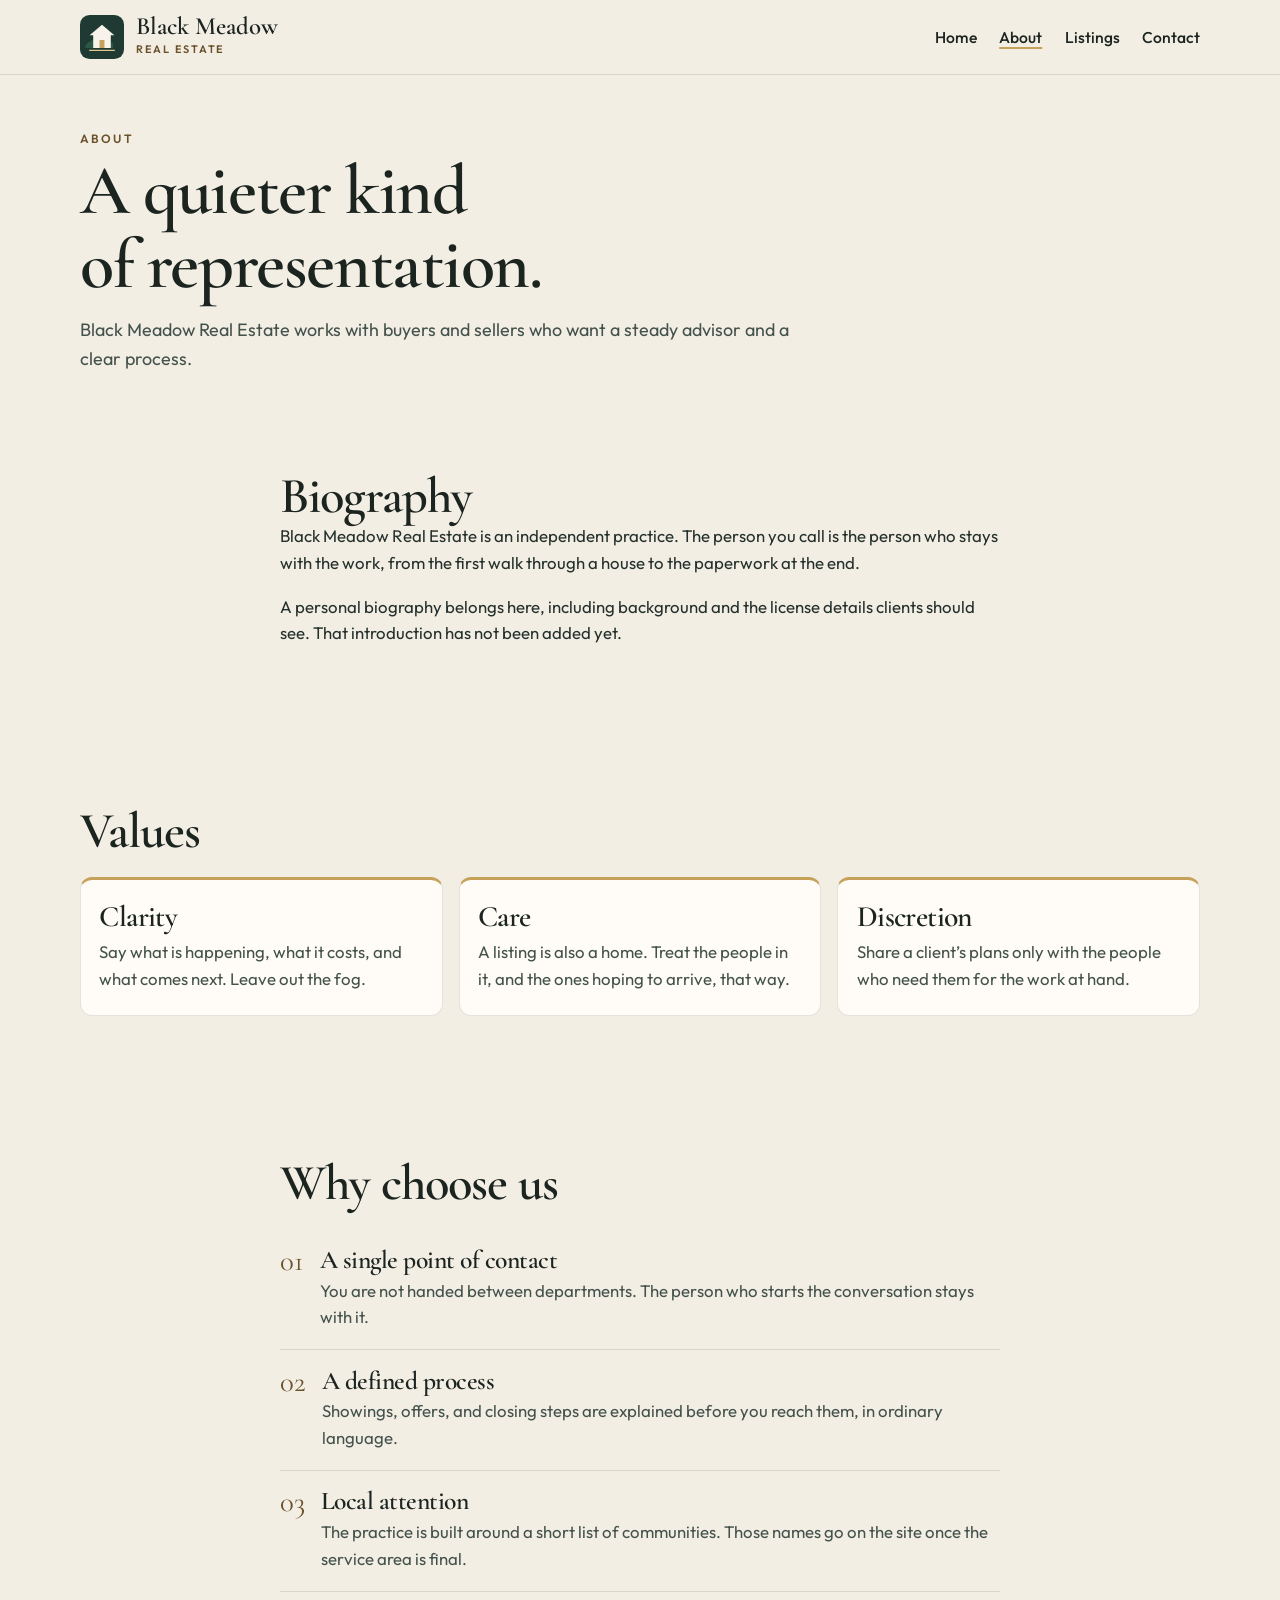
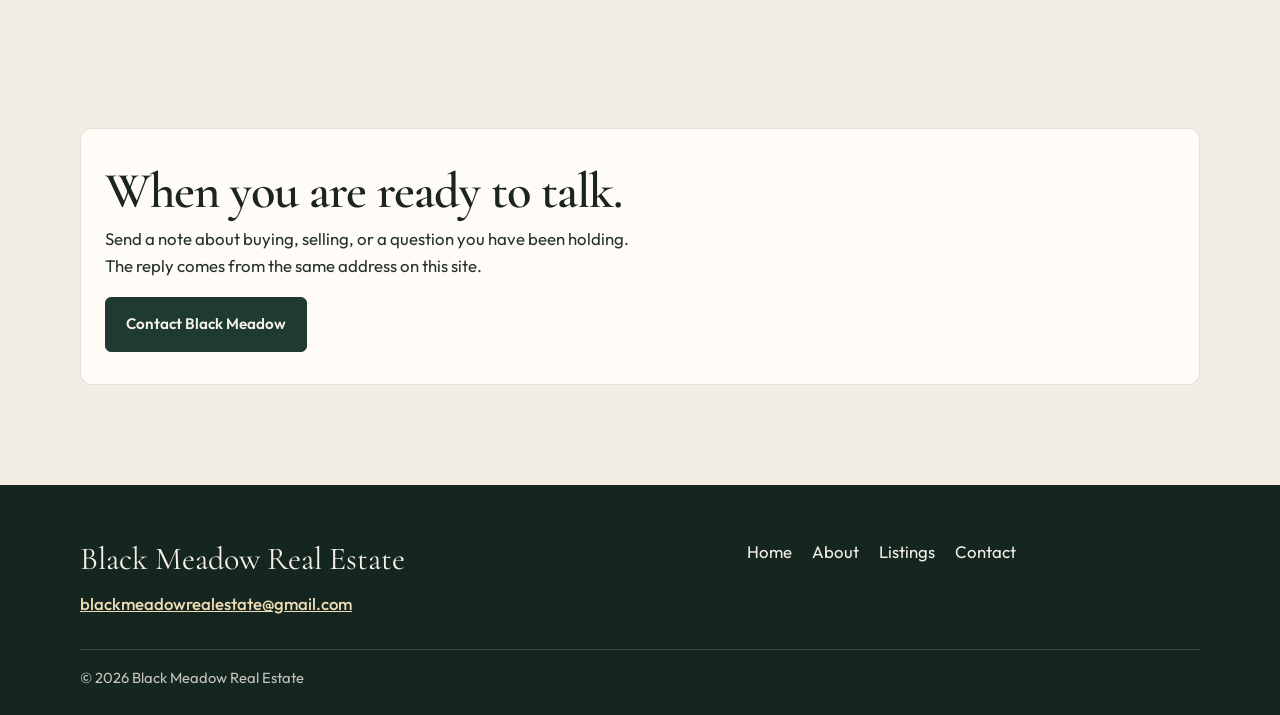
==== about.html @ 33183cae "Add the Black Meadow Real Estate static site Publish a plain HTML and CSS site for GitHub Pages, wit" ====
<!DOCTYPE html>
<html lang="en">
<head>
  <meta charset="utf-8">
  <meta name="viewport" content="width=device-width, initial-scale=1">
  <title>About · Black Meadow Real Estate</title>
  <meta name="description" content="About Black Meadow Real Estate: a placeholder biography, the values of the practice, and why clients choose a smaller brokerage.">
  <meta name="theme-color" content="#1e3a32">
  <link rel="icon" href="assets/favicon.svg" type="image/svg+xml">
  <link rel="preconnect" href="https://fonts.googleapis.com">
  <link rel="preconnect" href="https://fonts.gstatic.com" crossorigin>
  <link href="https://fonts.googleapis.com/css2?family=Cormorant+Garamond:ital,wght@0,500;0,600;0,700;1,500&family=Outfit:wght@400;500;600&display=swap" rel="stylesheet">
  <link rel="stylesheet" href="styles.css">
</head>
<body>
  <a class="skip-link" href="#main">Skip to content</a>
  <header class="site-header">
    <div class="header-inner wrap">
      <a class="brand" href="index.html">
        <img class="brand-mark" src="assets/logo-mark.svg" alt="" width="44" height="44">
        <span class="brand-text">
          <span class="brand-name">Black Meadow</span>
          <span class="brand-sub">Real Estate</span>
        </span>
      </a>
      <button class="nav-toggle" type="button" aria-expanded="false" aria-controls="site-nav">
        <span class="sr-only">Open menu</span>
        <span class="nav-toggle-bars" aria-hidden="true"></span>
      </button>
      <nav id="site-nav" class="site-nav" aria-label="Primary">
        <ul>
          <li><a href="index.html">Home</a></li>
          <li><a href="about.html" aria-current="page">About</a></li>
          <li><a href="listings.html">Listings</a></li>
          <li><a href="contact.html">Contact</a></li>
        </ul>
      </nav>
    </div>
  </header>

  <main id="main">
    <header class="page-hero">
      <div class="wrap">
        <p class="eyebrow">About</p>
        <h1>A quieter kind of representation.</h1>
        <p class="intro">Black Meadow Real Estate works with buyers and sellers who want a steady advisor and a clear process.</p>
      </div>
    </header>

    <section class="section" aria-labelledby="bio-heading">
      <div class="wrap narrow">
        <h2 id="bio-heading">Biography</h2>
        <!-- PLACEHOLDER -->
        <p>Black Meadow Real Estate is an independent practice. The person you call is the person who stays with the work, from the first walk through a house to the paperwork at the end.</p>
        <p>A personal biography belongs here, including background and the license details clients should see. That introduction has not been added yet.</p>
      </div>
    </section>

    <section class="section" aria-labelledby="values-heading">
      <div class="wrap">
        <h2 id="values-heading">Values</h2>
        <!-- PLACEHOLDER -->
        <ul class="value-grid">
          <li>
            <h3>Clarity</h3>
            <p>Say what is happening, what it costs, and what comes next. Leave out the fog.</p>
          </li>
          <li>
            <h3>Care</h3>
            <p>A listing is also a home. Treat the people in it, and the ones hoping to arrive, that way.</p>
          </li>
          <li>
            <h3>Discretion</h3>
            <p>Share a client’s plans only with the people who need them for the work at hand.</p>
          </li>
        </ul>
      </div>
    </section>

    <section class="section" aria-labelledby="why-heading">
      <div class="wrap narrow">
        <h2 id="why-heading">Why choose us</h2>
        <!-- PLACEHOLDER -->
        <ol class="reasons">
          <li>
            <span class="reason-num">01</span>
            <div>
              <h3>A single point of contact</h3>
              <p>You are not handed between departments. The person who starts the conversation stays with it.</p>
            </div>
          </li>
          <li>
            <span class="reason-num">02</span>
            <div>
              <h3>A defined process</h3>
              <p>Showings, offers, and closing steps are explained before you reach them, in ordinary language.</p>
            </div>
          </li>
          <li>
            <span class="reason-num">03</span>
            <div>
              <h3>Local attention</h3>
              <p>The practice is built around a short list of communities. Those names go on the site once the service area is final.</p>
            </div>
          </li>
        </ol>
      </div>
    </section>

    <section class="section" aria-labelledby="about-cta-heading">
      <div class="wrap">
        <div class="cta-band">
          <h2 id="about-cta-heading">When you are ready to talk.</h2>
          <p>Send a note about buying, selling, or a question you have been holding. The reply comes from the same address on this site.</p>
          <a class="button button-dark" href="contact.html">Contact Black Meadow</a>
        </div>
      </div>
    </section>
  </main>

  <footer class="site-footer">
    <div class="footer-inner wrap">
      <div>
        <p class="footer-name">Black Meadow Real Estate</p>
        <a class="footer-mail" href="mailto:blackmeadowrealestate@gmail.com">blackmeadowrealestate@gmail.com</a>
      </div>
      <nav class="footer-nav" aria-label="Footer">
        <ul>
          <li><a href="index.html">Home</a></li>
          <li><a href="about.html">About</a></li>
          <li><a href="listings.html">Listings</a></li>
          <li><a href="contact.html">Contact</a></li>
        </ul>
      </nav>
      <p class="copyright">© 2026 Black Meadow Real Estate</p>
    </div>
  </footer>
  <script src="nav.js"></script>
</body>
</html>
---- styles.css ----
/* Black Meadow Real Estate
   Shared styles. Edit colors and type on :root. */

:root {
  --forest: #1e3a32;
  --forest-deep: #14261f;
  --ink: #1c2420;
  --body: #24302b;
  --muted: #44524c;
  --cream: #f3eee4;
  --paper: #fffcf7;
  --gold: #c6a15a;
  --gold-deep: #6b522c;
  --gold-soft: #e7d3a4;
  --line: rgba(30, 42, 36, 0.12);
  --serif: "Cormorant Garamond", Georgia, "Times New Roman", serif;
  --sans: "Outfit", "Segoe UI", Helvetica, Arial, sans-serif;
  --shadow: 0 16px 40px rgba(20, 32, 27, 0.08);
  --radius: 12px;
  --wrap: 1120px;
}

*,
*::before,
*::after {
  box-sizing: border-box;
}

html {
  scroll-behavior: smooth;
}

body {
  margin: 0;
  font-family: var(--sans);
  font-size: 1.05rem;
  line-height: 1.6;
  color: var(--body);
  background:
    radial-gradient(900px 420px at 100% -10%, rgba(198, 161, 90, 0.14), transparent 50%),
    var(--cream);
}

img {
  max-width: 100%;
  height: auto;
  display: block;
}

h1,
h2,
h3,
p {
  margin-top: 0;
}

h1,
h2,
h3 {
  font-family: var(--serif);
  font-weight: 600;
  color: var(--ink);
  letter-spacing: -0.02em;
  line-height: 1.05;
  text-wrap: balance;
}

a {
  color: inherit;
}

button,
input,
textarea {
  font: inherit;
}

abbr {
  text-decoration: none;
}

address {
  font-style: normal;
}

.skip-link {
  position: absolute;
  left: 1rem;
  top: -3.5rem;
  z-index: 80;
  background: var(--gold);
  color: var(--ink);
  padding: 0.5rem 0.8rem;
  border-radius: 4px;
}

.skip-link:focus {
  top: 0.6rem;
}

.sr-only {
  position: absolute;
  width: 1px;
  height: 1px;
  padding: 0;
  margin: -1px;
  overflow: hidden;
  clip: rect(0, 0, 0, 0);
  white-space: nowrap;
  border: 0;
}

.wrap {
  width: min(var(--wrap), calc(100% - 2.5rem));
  margin-inline: auto;
}

.wrap.narrow {
  width: min(720px, calc(100% - 2.5rem));
}

:focus-visible {
  outline: 2px solid var(--gold-deep);
  outline-offset: 3px;
}

.site-header {
  position: sticky;
  top: 0;
  z-index: 40;
  background: var(--cream);
  border-bottom: 1px solid var(--line);
}

.header-inner {
  display: flex;
  align-items: center;
  justify-content: space-between;
  gap: 1rem;
  min-height: 4.6rem;
}

.brand {
  display: flex;
  align-items: center;
  gap: 0.75rem;
  text-decoration: none;
  color: var(--ink);
  min-width: 0;
}

.brand-mark {
  width: 44px;
  height: 44px;
  flex: none;
}

.brand-name {
  display: block;
  font-family: var(--serif);
  font-size: 1.55rem;
  line-height: 0.95;
  font-weight: 600;
}

.brand-sub {
  display: block;
  margin-top: 0.2rem;
  font-size: 0.68rem;
  font-weight: 600;
  letter-spacing: 0.16em;
  text-transform: uppercase;
  color: var(--gold-deep);
}

.site-nav ul {
  display: flex;
  align-items: center;
  gap: 1.4rem;
  list-style: none;
  margin: 0;
  padding: 0;
}

.site-nav a {
  text-decoration: none;
  color: var(--ink);
  font-weight: 500;
  font-size: 0.98rem;
  padding: 0.35rem 0;
}

.site-nav a:hover {
  color: var(--forest);
}

.site-nav a[aria-current="page"] {
  text-decoration: underline;
  text-decoration-color: var(--gold);
  text-decoration-thickness: 2px;
  text-underline-offset: 0.32em;
}

.nav-toggle {
  display: none;
  width: 44px;
  height: 44px;
  padding: 0;
  border: 1px solid rgba(30, 42, 36, 0.2);
  border-radius: 10px;
  background: transparent;
  align-items: center;
  justify-content: center;
  cursor: pointer;
}

.nav-toggle-bars,
.nav-toggle-bars::before,
.nav-toggle-bars::after {
  display: block;
  width: 18px;
  height: 2px;
  background: var(--forest);
  border-radius: 1px;
  position: relative;
}

.nav-toggle-bars::before,
.nav-toggle-bars::after {
  content: "";
  position: absolute;
  left: 0;
}

.nav-toggle-bars::before {
  top: -6px;
}

.nav-toggle-bars::after {
  top: 6px;
}

.nav-toggle[aria-expanded="true"] .nav-toggle-bars {
  background: transparent;
}

.nav-toggle[aria-expanded="true"] .nav-toggle-bars::before {
  top: 0;
  transform: rotate(45deg);
}

.nav-toggle[aria-expanded="true"] .nav-toggle-bars::after {
  top: 0;
  transform: rotate(-45deg);
}

.hero {
  color: #f6f1e7;
  background:
    radial-gradient(800px 420px at 85% 0%, rgba(198, 161, 90, 0.2), transparent 55%),
    linear-gradient(165deg, #245445 0%, #16342b 48%, #101c18 100%);
}

.hero-inner {
  display: grid;
  grid-template-columns: 1.05fr 0.95fr;
  gap: 3rem;
  align-items: center;
  padding: 4.5rem 0;
}

.hero h1,
.hero .eyebrow {
  color: #f6f1e7;
}

.hero h1 {
  font-size: clamp(2.7rem, 7vw, 5.2rem);
  margin: 0.35rem 0 1rem;
  max-width: 9.2em;
}

.eyebrow {
  margin: 0;
  font-size: 0.75rem;
  font-weight: 600;
  letter-spacing: 0.18em;
  text-transform: uppercase;
  color: var(--gold-deep);
}

.lede {
  margin: 0 0 1.6rem;
  max-width: 38ch;
  font-size: 1.15rem;
  color: rgba(246, 241, 231, 0.9);
}

.hero-art img {
  width: 100%;
  border-radius: var(--radius);
  box-shadow: 0 24px 60px rgba(0, 0, 0, 0.28);
  border: 1px solid rgba(224, 196, 138, 0.35);
  background: #d7e4db;
}

.button {
  display: inline-block;
  background: #d2b07a;
  color: #1c1915;
  text-decoration: none;
  padding: 0.9rem 1.25rem;
  font-size: 0.95rem;
  font-weight: 600;
  border-radius: 6px;
  border: 1px solid #b8924a;
  cursor: pointer;
}

.button:hover {
  background: #e0c48f;
}

.button:focus-visible {
  outline-color: #f6f1e7;
}

.button-dark {
  background: var(--forest);
  color: #f6f1e7;
  border-color: var(--forest);
}

.button-dark:hover {
  background: #2a5146;
}

.button-dark:focus-visible {
  outline-color: var(--gold-deep);
}

.text-link {
  color: var(--forest);
  font-weight: 600;
  text-underline-offset: 0.22em;
}

.section {
  padding: 4.25rem 0;
}

.section-head {
  display: flex;
  justify-content: space-between;
  align-items: flex-end;
  gap: 1rem;
  margin-bottom: 0.75rem;
}

.section h2,
.page-hero h1 {
  margin: 0.3rem 0 0;
}

.section h2 {
  font-size: clamp(2.1rem, 4vw, 3.15rem);
}

.section-note,
.intro {
  max-width: 62ch;
  color: var(--muted);
}

.section-note {
  margin: 0 0 1.5rem;
}

.listing-grid {
  display: grid;
  grid-template-columns: repeat(3, 1fr);
  gap: 1.4rem;
}

.listing-card {
  display: flex;
  flex-direction: column;
  background: var(--paper);
  border: 1px solid var(--line);
  border-radius: var(--radius);
  overflow: hidden;
  box-shadow: var(--shadow);
  transition: transform 0.2s ease, box-shadow 0.2s ease;
}

.listing-card:hover {
  transform: translateY(-4px);
  box-shadow: 0 22px 50px rgba(20, 32, 27, 0.12);
}

.listing-media {
  position: relative;
  background: #e4eee8;
}

.listing-media img {
  width: 100%;
  aspect-ratio: 4 / 3;
  object-fit: cover;
}

.sample-badge {
  position: absolute;
  top: 0.75rem;
  left: 0.75rem;
  margin: 0;
  background: var(--forest);
  color: #f6f1e7;
  font-size: 0.68rem;
  font-weight: 600;
  letter-spacing: 0.14em;
  text-transform: uppercase;
  padding: 0.35rem 0.55rem;
  border-radius: 999px;
}

.listing-body {
  padding: 1.1rem 1.15rem 1.25rem;
}

.price {
  margin: 0;
  font-family: var(--serif);
  font-size: 2rem;
  line-height: 1;
  color: var(--forest);
}

.listing-card h2,
.listing-card h3 {
  font-size: 1.7rem;
  margin: 0.35rem 0 0.45rem;
  line-height: 1.15;
}

.specs {
  margin: 0;
  color: var(--muted);
  font-size: 0.95rem;
}

.town {
  margin: 0.85rem 0 0;
  padding-top: 0.7rem;
  border-top: 1px solid var(--line);
  font-size: 0.78rem;
  font-weight: 600;
  letter-spacing: 0.14em;
  text-transform: uppercase;
  color: var(--gold-deep);
}

.town-grid {
  display: grid;
  grid-template-columns: repeat(3, 1fr);
  gap: 0.75rem;
  list-style: none;
  margin: 1.25rem 0 0;
  padding: 0;
}

.town-grid li {
  background: var(--paper);
  border: 1px solid var(--line);
  border-radius: var(--radius);
  padding: 1.15rem 1rem;
  font-family: var(--serif);
  font-size: 1.7rem;
  color: var(--forest);
}

.town-grid li::before {
  content: "";
  display: inline-block;
  width: 0.45rem;
  height: 0.45rem;
  margin-right: 0.65rem;
  background: var(--gold);
  transform: translateY(-0.12rem);
}

.about-teaser {
  display: grid;
  grid-template-columns: 0.9fr 1.1fr;
  gap: 2rem;
  align-items: end;
  padding-top: 0.5rem;
  border-top: 1px solid var(--line);
}

.about-teaser h2 {
  margin-bottom: 0;
}

.about-teaser p {
  margin-top: 0;
  max-width: 52ch;
}

.page-hero {
  padding: 3.4rem 0 0.4rem;
}

.page-hero h1 {
  font-size: clamp(2.7rem, 5.5vw, 4.5rem);
  max-width: 16ch;
  margin: 0.35rem 0 0.9rem;
}

.intro {
  font-size: 1.12rem;
  margin-bottom: 1.1rem;
}

.notice {
  background: var(--gold-soft);
  color: var(--ink);
  padding: 0.9rem 1rem;
  border-radius: 8px;
  margin: 0 0 0.5rem;
  max-width: 68ch;
}

.listing-section {
  padding-top: 1.5rem;
}

.end-note {
  padding-bottom: 1rem;
}

.end-note p {
  margin-bottom: 0.8rem;
  font-family: var(--serif);
  font-size: 1.8rem;
  color: var(--ink);
}

.value-grid,
.reasons {
  list-style: none;
  margin: 1.2rem 0 0;
  padding: 0;
}

.value-grid {
  display: grid;
  grid-template-columns: repeat(3, 1fr);
  gap: 1rem;
}

.value-grid li {
  background: var(--paper);
  border: 1px solid var(--line);
  border-top: 3px solid var(--gold);
  border-radius: var(--radius);
  padding: 1.3rem 1.15rem 1.4rem;
}

.value-grid h3 {
  margin: 0 0 0.45rem;
  font-size: 1.85rem;
}

.value-grid p,
.reasons p {
  margin: 0.25rem 0 0;
  color: var(--muted);
}

.reasons {
  display: grid;
  gap: 0;
}

.reasons li {
  display: grid;
  grid-template-columns: auto 1fr;
  gap: 1rem;
  align-items: start;
  padding: 1.1rem 0;
  border-bottom: 1px solid var(--line);
}

.reason-num {
  font-family: var(--serif);
  font-size: 1.8rem;
  color: var(--gold-deep);
  line-height: 1;
}

.reasons h3 {
  margin: 0;
  font-size: 1.6rem;
}

.cta-band {
  background: var(--paper);
  border: 1px solid var(--line);
  border-radius: var(--radius);
  padding: 2rem 1.5rem;
}

.cta-band h2 {
  margin-bottom: 0.5rem;
}

.cta-band p {
  max-width: 48ch;
}

.contact-layout {
  display: grid;
  grid-template-columns: 0.85fr 1.15fr;
  gap: 1.4rem;
  align-items: start;
  padding-top: 1.5rem;
}

.panel {
  background: var(--paper);
  border: 1px solid var(--line);
  border-radius: var(--radius);
  padding: 1.4rem 1.3rem 1.5rem;
  box-shadow: var(--shadow);
}

.panel h2 {
  font-size: 2rem;
  margin-bottom: 0.9rem;
}

.contact-list {
  list-style: none;
  margin: 0;
  padding: 0;
  display: grid;
  gap: 1rem;
}

.contact-list span {
  display: block;
  font-size: 0.75rem;
  font-weight: 600;
  letter-spacing: 0.14em;
  text-transform: uppercase;
  color: var(--gold-deep);
}

.contact-list a {
  color: var(--forest);
  font-weight: 600;
}

.form-help {
  margin: 0 0 1rem;
  color: var(--muted);
  font-size: 0.95rem;
}

.field {
  display: grid;
  gap: 0.35rem;
  margin-bottom: 0.9rem;
}

.field label {
  font-weight: 600;
  font-size: 0.95rem;
}

input,
textarea {
  width: 100%;
  padding: 0.8rem 0.85rem;
  border: 1px solid #d5cfc3;
  border-radius: 8px;
  background: #fff;
  color: var(--ink);
}

textarea {
  min-height: 9rem;
  resize: vertical;
}

.site-footer {
  margin-top: 2rem;
  background: var(--forest-deep);
  color: #f6f1e7;
  padding: 3rem 0 1.6rem;
}

.footer-inner {
  display: grid;
  grid-template-columns: 1.4fr 1fr;
  gap: 1.5rem 2rem;
  align-items: start;
}

.footer-name {
  margin: 0 0 0.45rem;
  font-family: var(--serif);
  font-size: 2rem;
  color: #f6f1e7;
}

.footer-mail {
  color: #f0ddb5;
  font-weight: 500;
}

.footer-nav ul {
  display: flex;
  flex-wrap: wrap;
  gap: 0.7rem 1.25rem;
  list-style: none;
  margin: 0;
  padding: 0.4rem 0 0;
}

.footer-nav a {
  text-decoration: none;
}

.footer-nav a:hover {
  color: #f0ddb5;
}

.copyright {
  grid-column: 1 / -1;
  margin: 0.4rem 0 0;
  padding-top: 1rem;
  border-top: 1px solid rgba(246, 241, 231, 0.16);
  color: rgba(246, 241, 231, 0.78);
  font-size: 0.92rem;
}

@media (max-width: 900px) {
  .listing-grid,
  .value-grid,
  .town-grid {
    grid-template-columns: repeat(2, 1fr);
  }

  .contact-layout,
  .about-teaser,
  .hero-inner {
    grid-template-columns: 1fr;
  }

  .hero-inner {
    gap: 1.75rem;
    padding: 2.6rem 0 3rem;
  }
}

@media (max-width: 760px) {
  .nav-toggle {
    display: inline-flex;
  }

  .site-nav {
    display: none;
    position: absolute;
    top: 100%;
    left: 0;
    right: 0;
    background: var(--cream);
    border-bottom: 1px solid var(--line);
    padding: 0.25rem max(1.25rem, calc((100% - var(--wrap)) / 2)) 1rem;
    box-shadow: 0 16px 30px rgba(20, 32, 27, 0.08);
  }

  .site-nav.is-open {
    display: block;
  }

  .site-nav ul {
    flex-direction: column;
    align-items: stretch;
    gap: 0;
  }

  .site-nav a {
    display: block;
    padding: 0.9rem 0;
    border-top: 1px solid var(--line);
  }

  .footer-inner {
    grid-template-columns: 1fr;
  }
}

@media (max-width: 560px) {
  .listing-grid,
  .value-grid,
  .town-grid {
    grid-template-columns: 1fr;
  }

  .contact-form .button {
    width: 100%;
    text-align: center;
  }
}

@media (prefers-reduced-motion: reduce) {
  html {
    scroll-behavior: auto;
  }

  .listing-card {
    transition: none;
  }

  .listing-card:hover {
    transform: none;
  }

  .nav-toggle-bars::before,
  .nav-toggle-bars::after {
    transition: none;
  }
}
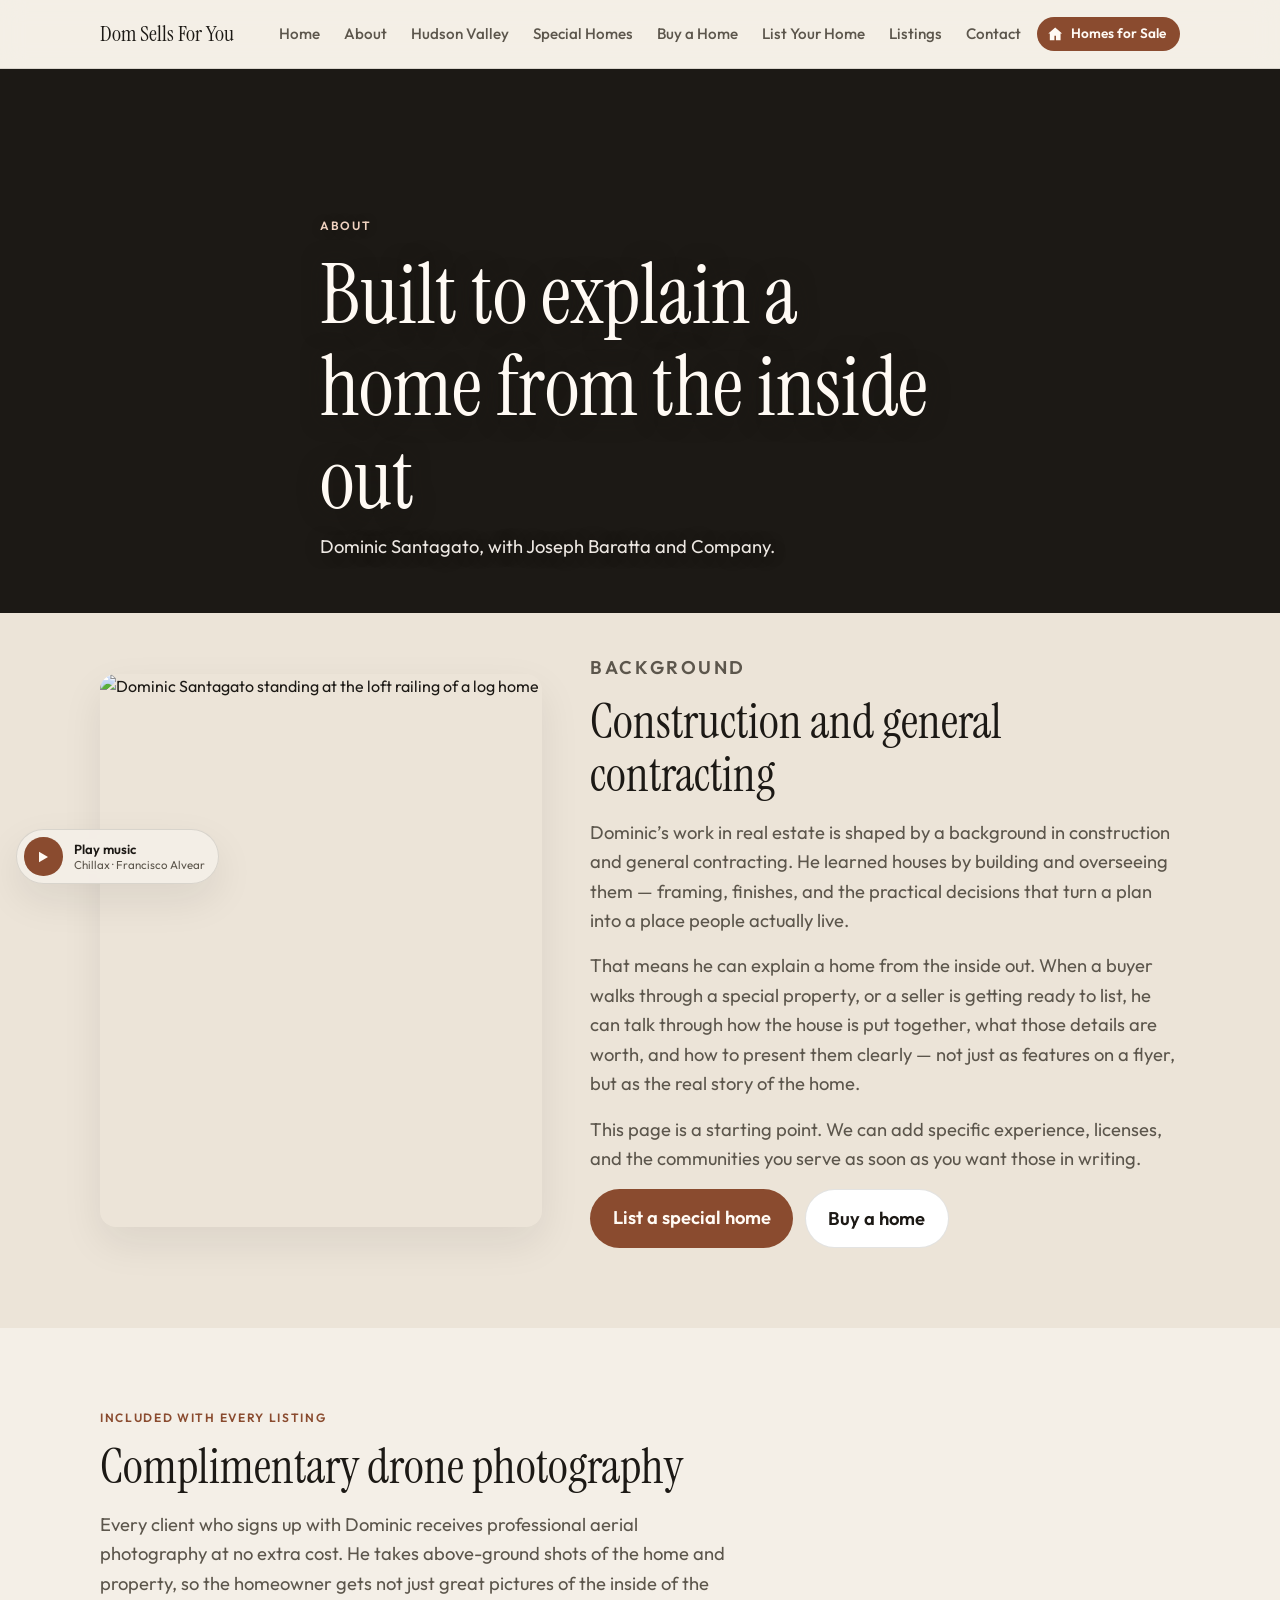
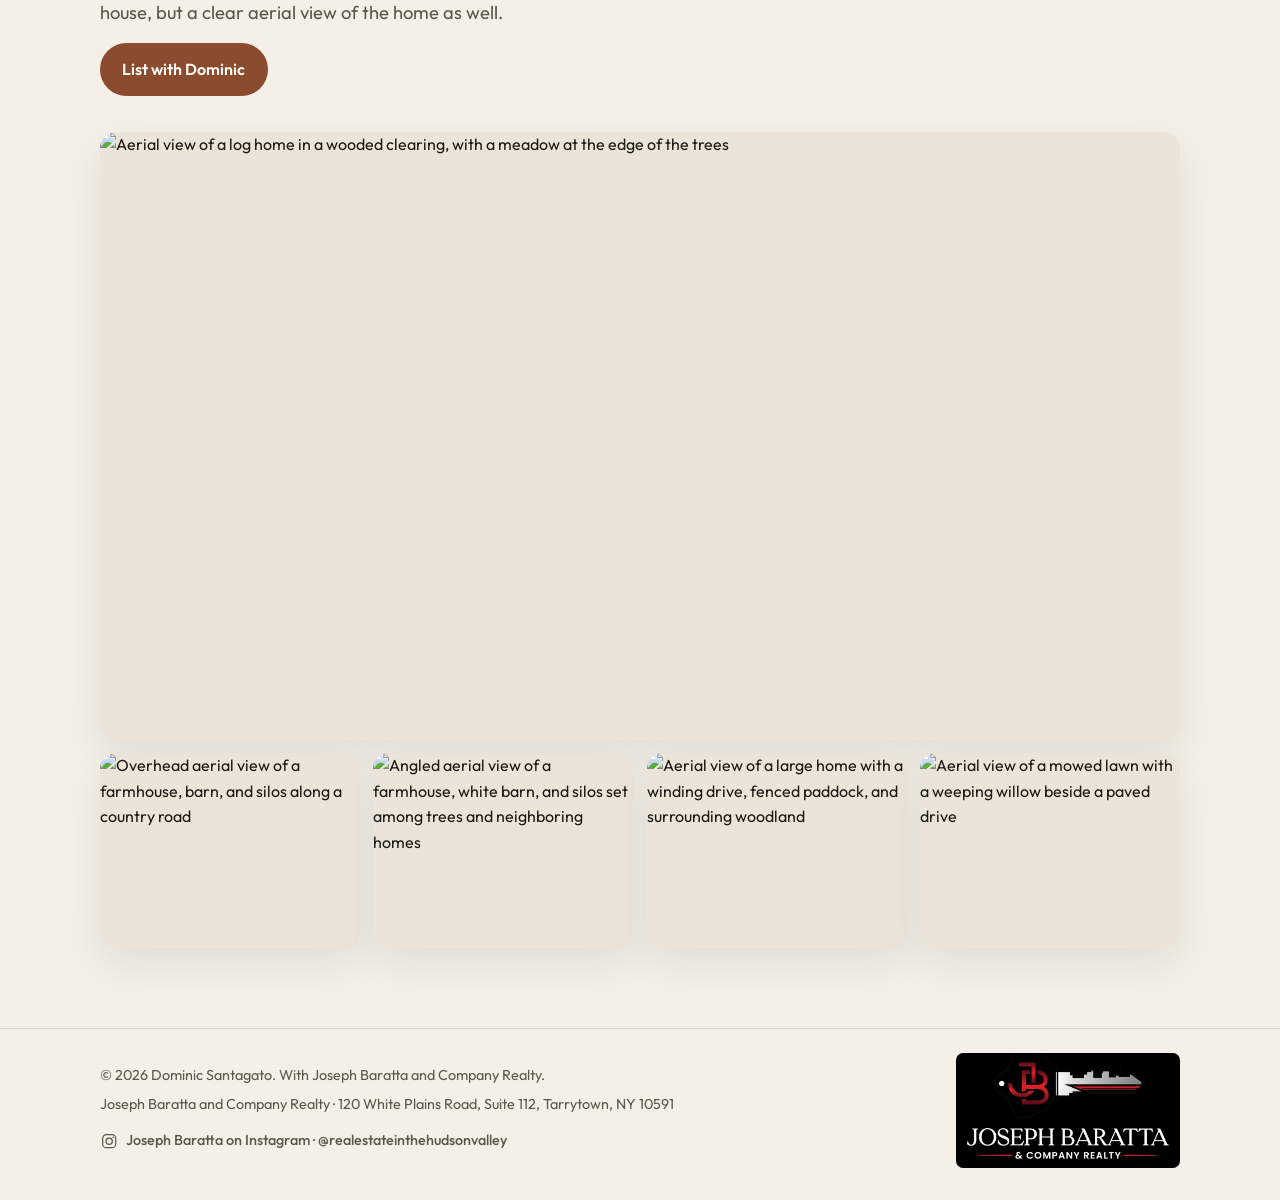
==== commit 16e932d7: "Replace placeholder with Dom Sells For You site" ====
--- a/about.html
+++ b/about.html
@@ -1,140 +1,114 @@
 <!DOCTYPE html>
 <html lang="en">
 <head>
-  <meta charset="utf-8">
+  <meta charset="UTF-8">
   <meta name="viewport" content="width=device-width, initial-scale=1">
-  <title>About · Black Meadow Real Estate</title>
-  <meta name="description" content="About Black Meadow Real Estate: a placeholder biography, the values of the practice, and why clients choose a smaller brokerage.">
-  <meta name="theme-color" content="#1e3a32">
-  <link rel="icon" href="assets/favicon.svg" type="image/svg+xml">
+  <title>About | Dom Sells For You</title>
+  <meta name="description" content="Dominic Santagato’s background in construction and general contracting, and how he helps clients understand a home from the inside out.">
   <link rel="preconnect" href="https://fonts.googleapis.com">
   <link rel="preconnect" href="https://fonts.gstatic.com" crossorigin>
-  <link href="https://fonts.googleapis.com/css2?family=Cormorant+Garamond:ital,wght@0,500;0,600;0,700;1,500&family=Outfit:wght@400;500;600&display=swap" rel="stylesheet">
+  <link href="https://fonts.googleapis.com/css2?family=Instrument+Serif:ital@0;1&family=Outfit:wght@400;500;600&display=swap" rel="stylesheet">
   <link rel="stylesheet" href="styles.css">
 </head>
 <body>
-  <a class="skip-link" href="#main">Skip to content</a>
+  <a class="skip" href="#main">Skip to content</a>
+
   <header class="site-header">
-    <div class="header-inner wrap">
-      <a class="brand" href="index.html">
-        <img class="brand-mark" src="assets/logo-mark.svg" alt="" width="44" height="44">
-        <span class="brand-text">
-          <span class="brand-name">Black Meadow</span>
-          <span class="brand-sub">Real Estate</span>
-        </span>
+    <div class="wrap header-inner">
+      <a class="logo" href="index.html">Dom Sells For You</a>
+      <div class="header-right">
+      <nav aria-label="Primary">
+        <a href="index.html">Home</a>
+        <a href="about.html" aria-current="page">About</a>
+        <a href="hudson-valley.html">Hudson Valley</a>
+        <a href="special-homes.html">Special Homes</a>
+        <a href="buy-a-home.html">Buy a Home</a>
+        <a href="list-your-home.html">List Your Home</a>
+        <a href="listings.html">Listings</a>
+        <a href="contact.html">Contact</a>
+      </nav>
+      <a class="homes-icon" href="listings.html" aria-label="Homes for sale">
+        <svg viewBox="0 0 24 24" aria-hidden="true"><path d="M12 3.2 3 11h2v9h6v-6h2v6h6v-9h2L12 3.2z"/></svg>
+        <span>Homes for Sale</span>
       </a>
-      <button class="nav-toggle" type="button" aria-expanded="false" aria-controls="site-nav">
-        <span class="sr-only">Open menu</span>
-        <span class="nav-toggle-bars" aria-hidden="true"></span>
-      </button>
-      <nav id="site-nav" class="site-nav" aria-label="Primary">
-        <ul>
-          <li><a href="index.html">Home</a></li>
-          <li><a href="about.html" aria-current="page">About</a></li>
-          <li><a href="listings.html">Listings</a></li>
-          <li><a href="contact.html">Contact</a></li>
-        </ul>
-      </nav>
+      </div>
     </div>
   </header>
 
   <main id="main">
-    <header class="page-hero">
-      <div class="wrap">
+    <section class="page-hero page-hero-photo page-hero-photo-light hero-deck-summer">
+      <div class="page-hero-media" role="img" aria-label="A covered log-home deck in summer, with wood rails and a forest view"></div>
+      <div class="page-hero-shade"></div>
+      <div class="wrap page-hero-inner">
         <p class="eyebrow">About</p>
-        <h1>A quieter kind of representation.</h1>
-        <p class="intro">Black Meadow Real Estate works with buyers and sellers who want a steady advisor and a clear process.</p>
-      </div>
-    </header>
-
-    <section class="section" aria-labelledby="bio-heading">
-      <div class="wrap narrow">
-        <h2 id="bio-heading">Biography</h2>
-        <!-- PLACEHOLDER -->
-        <p>Black Meadow Real Estate is an independent practice. The person you call is the person who stays with the work, from the first walk through a house to the paperwork at the end.</p>
-        <p>A personal biography belongs here, including background and the license details clients should see. That introduction has not been added yet.</p>
+        <h1>Built to explain a home from the inside out</h1>
+        <p class="lede">Dominic Santagato, with Joseph Baratta and Company.</p>
       </div>
     </section>
 
-    <section class="section" aria-labelledby="values-heading">
-      <div class="wrap">
-        <h2 id="values-heading">Values</h2>
-        <!-- PLACEHOLDER -->
-        <ul class="value-grid">
-          <li>
-            <h3>Clarity</h3>
-            <p>Say what is happening, what it costs, and what comes next. Leave out the fog.</p>
-          </li>
-          <li>
-            <h3>Care</h3>
-            <p>A listing is also a home. Treat the people in it, and the ones hoping to arrive, that way.</p>
-          </li>
-          <li>
-            <h3>Discretion</h3>
-            <p>Share a client’s plans only with the people who need them for the work at hand.</p>
-          </li>
-        </ul>
+    <section class="about page-section">
+      <div class="wrap about-split">
+        <figure class="about-photo">
+          <img src="photos/dominic.jpg" width="864" height="1080" alt="Dominic Santagato standing at the loft railing of a log home">
+        </figure>
+        <div class="about-copy">
+        <p class="eyebrow">Background</p>
+        <h2>Construction and general contracting</h2>
+        <p>Dominic’s work in real estate is shaped by a background in construction and general contracting. He learned houses by building and overseeing them — framing, finishes, and the practical decisions that turn a plan into a place people actually live.</p>
+        <p>That means he can explain a home from the inside out. When a buyer walks through a special property, or a seller is getting ready to list, he can talk through how the house is put together, what those details are worth, and how to present them clearly — not just as features on a flyer, but as the real story of the home.</p>
+        <p>This page is a starting point. We can add specific experience, licenses, and the communities you serve as soon as you want those in writing.</p>
+        <p class="page-actions">
+          <a class="btn" href="list-your-home.html">List a special home</a>
+          <a class="btn btn-light" href="buy-a-home.html">Buy a home</a>
+        </p>
+        </div>
       </div>
     </section>
 
-    <section class="section" aria-labelledby="why-heading">
-      <div class="wrap narrow">
-        <h2 id="why-heading">Why choose us</h2>
-        <!-- PLACEHOLDER -->
-        <ol class="reasons">
-          <li>
-            <span class="reason-num">01</span>
-            <div>
-              <h3>A single point of contact</h3>
-              <p>You are not handed between departments. The person who starts the conversation stays with it.</p>
-            </div>
-          </li>
-          <li>
-            <span class="reason-num">02</span>
-            <div>
-              <h3>A defined process</h3>
-              <p>Showings, offers, and closing steps are explained before you reach them, in ordinary language.</p>
-            </div>
-          </li>
-          <li>
-            <span class="reason-num">03</span>
-            <div>
-              <h3>Local attention</h3>
-              <p>The practice is built around a short list of communities. Those names go on the site once the service area is final.</p>
-            </div>
-          </li>
-        </ol>
-      </div>
-    </section>
-
-    <section class="section" aria-labelledby="about-cta-heading">
+    <section class="drone-photos page-section" aria-labelledby="drone-heading">
       <div class="wrap">
-        <div class="cta-band">
-          <h2 id="about-cta-heading">When you are ready to talk.</h2>
-          <p>Send a note about buying, selling, or a question you have been holding. The reply comes from the same address on this site.</p>
-          <a class="button button-dark" href="contact.html">Contact Black Meadow</a>
+        <div class="drone-intro">
+          <p class="eyebrow">Included with every listing</p>
+          <h2 id="drone-heading">Complimentary drone photography</h2>
+          <p>Every client who signs up with Dominic receives professional aerial photography at no extra cost. He takes above-ground shots of the home and property, so the homeowner gets not just great pictures of the inside of the house, but a clear aerial view of the home as well.</p>
+          <p class="page-actions">
+            <a class="btn" href="list-your-home.html">List with Dominic</a>
+          </p>
+        </div>
+        <div class="drone-gallery">
+          <figure class="drone-gallery-hero">
+            <img src="photos/drone/drone-log-home-woods-clean.jpg" width="1920" height="1080" alt="Aerial view of a log home in a wooded clearing, with a meadow at the edge of the trees">
+          </figure>
+          <div class="drone-gallery-grid">
+            <figure>
+              <img src="photos/drone/drone-overhead-farm-clean.jpg" width="1920" height="1080" alt="Overhead aerial view of a farmhouse, barn, and silos along a country road">
+            </figure>
+            <figure>
+              <img src="photos/drone/drone-farm-angle-clean.jpg" width="1920" height="1080" alt="Angled aerial view of a farmhouse, white barn, and silos set among trees and neighboring homes">
+            </figure>
+            <figure>
+              <img src="photos/drone/drone-estate-paddock-screenshot-clean.jpg" width="1920" height="733" alt="Aerial view of a large home with a winding drive, fenced paddock, and surrounding woodland">
+            </figure>
+            <figure>
+              <img src="photos/drone/drone-willow-lawn-screenshot-clean.jpg" width="1920" height="813" alt="Aerial view of a mowed lawn with a weeping willow beside a paved drive">
+            </figure>
+          </div>
         </div>
       </div>
     </section>
   </main>
 
   <footer class="site-footer">
-    <div class="footer-inner wrap">
-      <div>
-        <p class="footer-name">Black Meadow Real Estate</p>
-        <a class="footer-mail" href="mailto:blackmeadowrealestate@gmail.com">blackmeadowrealestate@gmail.com</a>
+    <div class="wrap footer-inner">
+      <div class="footer-copy">
+        <p>© 2026 Dominic Santagato. With Joseph Baratta and Company Realty.</p>
+        <p class="office-line">Joseph Baratta and Company Realty · 120 White Plains Road, Suite 112, Tarrytown, NY 10591</p>
+        <p class="footer-social"><a href="https://www.instagram.com/realestateinthehudsonvalley/" target="_blank" rel="noopener noreferrer"><svg class="ig-icon" viewBox="0 0 24 24" aria-hidden="true"><rect x="3.5" y="3.5" width="17" height="17" rx="5" fill="none" stroke="currentColor" stroke-width="1.6"/><circle cx="12" cy="12" r="4.1" fill="none" stroke="currentColor" stroke-width="1.6"/><circle cx="17.2" cy="6.8" r="1.05" fill="currentColor"/></svg>Joseph Baratta on Instagram · @realestateinthehudsonvalley</a></p>
       </div>
-      <nav class="footer-nav" aria-label="Footer">
-        <ul>
-          <li><a href="index.html">Home</a></li>
-          <li><a href="about.html">About</a></li>
-          <li><a href="listings.html">Listings</a></li>
-          <li><a href="contact.html">Contact</a></li>
-        </ul>
-      </nav>
-      <p class="copyright">© 2026 Black Meadow Real Estate</p>
+      <img class="footer-lockup" src="brand/baratta-lockup.png" width="800" height="410" alt="Joseph Baratta and Company Realty">
     </div>
   </footer>
-  <script src="nav.js"></script>
+  <script src="listings-data.js"></script>
+  <script src="site.js"></script>
 </body>
 </html>
--- a/styles.css
+++ b/styles.css
@@ -1,836 +1,956 @@
-/* Black Meadow Real Estate
-   Shared styles. Edit colors and type on :root. */
-
 :root {
-  --forest: #1e3a32;
-  --forest-deep: #14261f;
-  --ink: #1c2420;
-  --body: #24302b;
-  --muted: #44524c;
-  --cream: #f3eee4;
-  --paper: #fffcf7;
-  --gold: #c6a15a;
-  --gold-deep: #6b522c;
-  --gold-soft: #e7d3a4;
-  --line: rgba(30, 42, 36, 0.12);
-  --serif: "Cormorant Garamond", Georgia, "Times New Roman", serif;
-  --sans: "Outfit", "Segoe UI", Helvetica, Arial, sans-serif;
-  --shadow: 0 16px 40px rgba(20, 32, 27, 0.08);
-  --radius: 12px;
-  --wrap: 1120px;
-}
-
-*,
-*::before,
-*::after {
-  box-sizing: border-box;
-}
-
-html {
-  scroll-behavior: smooth;
-}
+  --bg: #f4efe7;
+  --bg-deep: #ece4d8;
+  --ink: #1c1915;
+  --muted: #5c564c;
+  --accent: #8a4b2f;
+  --accent-hover: #6f3c25;
+  --card: #fffaf4;
+  --line: rgba(28, 25, 21, 0.12);
+  --shadow: 0 16px 40px rgba(28, 25, 21, 0.08);
+  --hero-text: #fffaf4;
+}
+
+* { box-sizing: border-box; margin: 0; padding: 0; }
+
+html { scroll-behavior: smooth; }
 
 body {
-  margin: 0;
-  font-family: var(--sans);
-  font-size: 1.05rem;
+  font-family: Outfit, system-ui, sans-serif;
+  color: var(--ink);
+  background: var(--bg);
   line-height: 1.6;
-  color: var(--body);
-  background:
-    radial-gradient(900px 420px at 100% -10%, rgba(198, 161, 90, 0.14), transparent 50%),
-    var(--cream);
-}
-
-img {
-  max-width: 100%;
-  height: auto;
-  display: block;
-}
-
-h1,
-h2,
-h3,
-p {
-  margin-top: 0;
-}
-
-h1,
-h2,
-h3 {
-  font-family: var(--serif);
-  font-weight: 600;
-  color: var(--ink);
-  letter-spacing: -0.02em;
-  line-height: 1.05;
-  text-wrap: balance;
-}
-
-a {
-  color: inherit;
-}
-
-button,
-input,
-textarea {
-  font: inherit;
-}
-
-abbr {
-  text-decoration: none;
-}
-
-address {
-  font-style: normal;
-}
-
-.skip-link {
+}
+
+.skip {
   position: absolute;
   left: 1rem;
-  top: -3.5rem;
-  z-index: 80;
-  background: var(--gold);
-  color: var(--ink);
-  padding: 0.5rem 0.8rem;
-  border-radius: 4px;
-}
-
-.skip-link:focus {
-  top: 0.6rem;
-}
-
-.sr-only {
-  position: absolute;
-  width: 1px;
-  height: 1px;
-  padding: 0;
-  margin: -1px;
-  overflow: hidden;
-  clip: rect(0, 0, 0, 0);
-  white-space: nowrap;
-  border: 0;
-}
+  top: -3rem;
+  background: var(--ink);
+  color: var(--bg);
+  padding: 0.5rem 0.75rem;
+  z-index: 20;
+}
+
+.skip:focus { top: 1rem; }
 
 .wrap {
-  width: min(var(--wrap), calc(100% - 2.5rem));
+  width: min(1080px, calc(100% - 2.5rem));
   margin-inline: auto;
-}
-
-.wrap.narrow {
-  width: min(720px, calc(100% - 2.5rem));
-}
-
-:focus-visible {
-  outline: 2px solid var(--gold-deep);
-  outline-offset: 3px;
 }
 
 .site-header {
   position: sticky;
   top: 0;
-  z-index: 40;
-  background: var(--cream);
+  z-index: 10;
+  background: rgba(244, 239, 231, 0.92);
+  backdrop-filter: blur(12px);
   border-bottom: 1px solid var(--line);
 }
 
 .header-inner {
+  display: flex;
+  align-items: center;
+  justify-content: space-between;
+  min-height: 4.25rem;
+  gap: 1rem;
+}
+
+.logo {
+  font-family: "Instrument Serif", Georgia, serif;
+  font-size: 1.35rem;
+  color: var(--ink);
+  text-decoration: none;
+}
+
+nav { display: flex; gap: 1.5rem; }
+
+nav a {
+  color: var(--muted);
+  text-decoration: none;
+  font-weight: 500;
+  font-size: 0.95rem;
+}
+
+nav a:hover { color: var(--ink); }
+
+.hero {
+  position: relative;
+  min-height: min(36rem, 88vh);
+  display: flex;
+  align-items: flex-start;
+  overflow: hidden;
+  color: var(--hero-text);
+}
+
+.hero-media {
+  position: absolute;
+  inset: 0;
+  background: #1c1915 url("hero.jpg") center 48% / cover no-repeat;
+}
+
+.hero-shade {
+  position: absolute;
+  inset: 0;
+  background: linear-gradient(
+    180deg,
+    rgba(28, 25, 21, 0.22) 0%,
+    rgba(28, 25, 21, 0.08) 28%,
+    rgba(28, 25, 21, 0) 48%
+  );
+  pointer-events: none;
+}
+
+.hero-inner {
+  position: relative;
+  z-index: 1;
+  max-width: 40rem;
+  padding: 2.25rem 0 2rem;
+}
+
+.hero .eyebrow {
+  color: #f0d2c0;
+  text-shadow: 0 1px 10px rgba(28, 25, 21, 0.45);
+}
+
+.hero .broker-heading,
+.hero .lede {
+  text-shadow: 0 1px 12px rgba(28, 25, 21, 0.4);
+}
+
+.hero .lede {
+  color: rgba(255, 250, 244, 0.95);
+  margin-bottom: 0;
+}
+
+.hero-lower-actions {
+  background: var(--bg);
+  border-bottom: 1px solid var(--line);
+  padding: 1.25rem 0;
+}
+
+.hero-lower-actions .wrap {
+  display: flex;
+  flex-wrap: wrap;
+  gap: 0.75rem;
+  align-items: center;
+}
+
+.eyebrow {
+  text-transform: uppercase;
+  letter-spacing: 0.14em;
+  font-size: 0.75rem;
+  font-weight: 600;
+  color: var(--accent);
+  margin-bottom: 0.85rem;
+}
+
+h1, h2 {
+  font-family: "Instrument Serif", Georgia, serif;
+  font-weight: 400;
+  line-height: 1.1;
+}
+
+h1 { font-size: clamp(3rem, 8vw, 5.25rem); margin-bottom: 0.35rem; }
+h2 { font-size: clamp(2rem, 5vw, 3rem); margin-bottom: 1rem; }
+
+.lede, .about p, .contact-note {
+  color: var(--muted);
+  font-size: 1.15rem;
+}
+
+.lede { margin-bottom: 2rem; }
+
+.btn {
+  display: inline-block;
+  background: var(--accent);
+  color: #fffaf4;
+  text-decoration: none;
+  border: 0;
+  border-radius: 999px;
+  padding: 0.85rem 1.4rem;
+  font: inherit;
+  font-weight: 600;
+  cursor: pointer;
+}
+
+.btn:hover { background: var(--accent-hover); }
+
+.about { padding: 5rem 0; background: var(--bg-deep); }
+.about-inner { max-width: 40rem; }
+.about p + p { margin-top: 1rem; }
+
+.contact { padding: 5rem 0 6rem; }
+
+.contact-inner, form { max-width: 36rem; }
+
+.contact-note { margin-bottom: 2rem; }
+
+label {
+  display: block;
+  font-weight: 500;
+  margin-bottom: 1.1rem;
+}
+
+input, textarea {
+  display: block;
+  width: 100%;
+  margin-top: 0.4rem;
+  padding: 0.8rem 0.9rem;
+  border: 1px solid var(--line);
+  border-radius: 0.7rem;
+  background: var(--card);
+  font: inherit;
+  color: var(--ink);
+  box-shadow: var(--shadow);
+}
+
+input:focus, textarea:focus {
+  outline: 2px solid var(--accent);
+  outline-offset: 2px;
+}
+
+.site-footer {
+  border-top: 1px solid var(--line);
+  padding: 1.5rem 0 2rem;
+  color: var(--muted);
+  font-size: 0.9rem;
+}
+
+@media (max-width: 600px) {
+  .hero { min-height: 28rem; }
+  .hero-inner { padding: 1.5rem 0 1.5rem; }
+  .about, .contact { padding: 3.5rem 0; }
+}
+
+
+.broker-heading {
+  font-family: Outfit, system-ui, sans-serif;
+  font-size: clamp(1.05rem, 2.2vw, 1.35rem);
+  font-weight: 500;
+  letter-spacing: 0.04em;
+  color: rgba(255, 250, 244, 0.92);
+  margin: 0 0 1.15rem;
+}
+
+.broker-key {
+  position: absolute;
+  right: max(1.25rem, calc((100% - 1080px) / 2));
+  bottom: 1.5rem;
+  z-index: 2;
+  width: min(10.5rem, 36vw);
+  height: auto;
+  background: #fff;
+  border-radius: 0.55rem;
+  padding: 0;
+  box-shadow: 0 10px 28px rgba(28, 25, 21, 0.28);
+}
+
+.contact-email {
+  font-size: 1.15rem;
+  margin-bottom: 0.75rem;
+}
+
+.contact-email a {
+  color: var(--accent);
+  font-weight: 600;
+  text-decoration: none;
+}
+
+.contact-email a:hover { text-decoration: underline; }
+
+@media (max-width: 600px) {
+  .broker-key {
+    right: 1rem;
+    bottom: 1rem;
+    width: 7.5rem;
+  }
+}
+
+
+.text-link {
+  color: var(--accent);
+  font-weight: 600;
+  text-decoration: none;
+}
+.text-link:hover { text-decoration: underline; }
+
+.feature-links { padding: 4.5rem 0; background: var(--bg); }
+.feature-grid {
+  display: grid;
+  grid-template-columns: repeat(2, minmax(0, 1fr));
+  gap: 1.25rem;
+}
+.feature-card {
+  display: block;
+  background: var(--card);
+  border: 1px solid var(--line);
+  border-radius: 1rem;
+  padding: 1.75rem 1.6rem;
+  text-decoration: none;
+  color: inherit;
+  box-shadow: var(--shadow);
+}
+.feature-card h2 {
+  font-size: 2rem;
+  margin-bottom: 0.6rem;
+}
+.feature-card p:not(.eyebrow) { color: var(--muted); }
+.feature-card:hover { border-color: rgba(138, 75, 47, 0.35); }
+
+.page-hero {
+  padding: 4.5rem 0 2.5rem;
+  background:
+    radial-gradient(circle at 85% 10%, rgba(138, 75, 47, 0.12), transparent 40%),
+    var(--bg);
+}
+.page-hero-inner { max-width: 40rem; }
+.page-hero .lede { margin-bottom: 0; }
+.page-section { padding: 2.5rem 0 5rem; }
+.page-section .btn { margin-top: 0.5rem; }
+
+.footer-inner {
   display: flex;
   align-items: center;
   justify-content: space-between;
   gap: 1rem;
-  min-height: 4.6rem;
-}
-
-.brand {
+}
+.footer-key {
+  width: 4.25rem;
+  height: auto;
+  background: #fff;
+  border-radius: 0.4rem;
+}
+
+@media (max-width: 700px) {
+  .feature-grid { grid-template-columns: 1fr; }
+  nav { gap: 0.85rem; flex-wrap: wrap; justify-content: flex-end; }
+  .footer-inner { align-items: flex-start; flex-direction: column; }
+}
+
+
+.hero-actions {
+  display: flex;
+  flex-wrap: wrap;
+  gap: 0.75rem;
+  margin-bottom: 1.6rem;
+}
+
+.btn-light {
+  background: #fffaf4;
+  color: var(--ink);
+}
+
+.btn-light:hover { background: #ece4d8; }
+
+.listing-search {
+  position: relative;
+  z-index: 2;
+  max-width: 46rem;
+  margin-top: 0.25rem;
+  background: rgba(255, 250, 244, 0.96);
+  color: var(--ink);
+  border-radius: 1rem;
+  padding: 1rem 1rem 1.05rem;
+  box-shadow: var(--shadow);
+}
+
+.search-label {
+  font-weight: 600;
+  font-size: 0.85rem;
+  letter-spacing: 0.06em;
+  text-transform: uppercase;
+  color: var(--accent);
+  margin-bottom: 0.65rem;
+}
+
+.search-row {
+  display: grid;
+  grid-template-columns: 1.4fr 1fr 0.7fr auto;
+  gap: 0.7rem;
+  align-items: end;
+}
+
+.search-field span {
+  display: block;
+  font-size: 0.8rem;
+  font-weight: 600;
+  margin-bottom: 0.3rem;
+  color: var(--muted);
+}
+
+.search-field input,
+.search-field select {
+  width: 100%;
+  margin-top: 0;
+  box-shadow: none;
+}
+
+.listing-search .btn { margin: 0; }
+
+.listing-search-page {
+  max-width: none;
+  margin: 0 0 1.5rem;
+  background: var(--card);
+}
+
+.listing-results {
+  display: grid;
+  grid-template-columns: repeat(auto-fit, minmax(16rem, 1fr));
+  gap: 1.25rem;
+}
+
+.listing-card h2 { font-size: 1.55rem; }
+
+.book {
+  padding: 5rem 0 4rem;
+  background: var(--bg-deep);
+}
+
+.form-status {
+  margin-top: 0.9rem;
+  color: var(--accent);
+  font-weight: 500;
+}
+
+.hero-inner { max-width: 46rem; }
+
+@media (max-width: 800px) {
+  .search-row { grid-template-columns: 1fr 1fr; }
+  .listing-search .btn { grid-column: 1 / -1; }
+}
+
+@media (max-width: 600px) {
+  .search-row { grid-template-columns: 1fr; }
+}
+
+
+/* Background music control — off until the visitor presses play */
+.music-player {
+  position: fixed;
+  left: 1rem;
+  bottom: 1rem;
+  z-index: 30;
   display: flex;
   align-items: center;
+  gap: 0.7rem;
+  background: rgba(244, 239, 231, 0.94);
+  border: 1px solid var(--line);
+  box-shadow: var(--shadow);
+  border-radius: 999px;
+  padding: 0.45rem 0.85rem 0.45rem 0.45rem;
+  max-width: calc(100% - 2rem);
+  backdrop-filter: blur(12px);
+  color: var(--ink);
+}
+
+.music-player button {
+  appearance: none;
+  border: 0;
+  background: var(--accent);
+  color: var(--hero-text);
+  width: 2.4rem;
+  height: 2.4rem;
+  border-radius: 50%;
+  cursor: pointer;
+  font: inherit;
+  display: grid;
+  place-items: center;
+  flex-shrink: 0;
+}
+
+.music-player button:hover { background: var(--accent-hover); }
+
+.music-player button:focus-visible {
+  outline: 2px solid var(--accent);
+  outline-offset: 2px;
+}
+
+.music-copy {
+  display: flex;
+  flex-direction: column;
+  line-height: 1.25;
+  min-width: 0;
+}
+
+.music-copy strong {
+  font-size: 0.82rem;
+  font-weight: 600;
+}
+
+.music-copy span {
+  font-size: 0.72rem;
+  color: var(--muted);
+}
+
+.music-player[data-playing="true"] .music-play-icon { display: none; }
+.music-player[data-playing="false"] .music-pause-icon { display: none; }
+
+@media (max-width: 600px) {
+  .music-player {
+    left: 0.75rem;
+    bottom: 0.75rem;
+    padding-right: 0.7rem;
+  }
+}
+
+
+.feature-grid-3 {
+  grid-template-columns: repeat(3, minmax(0, 1fr));
+}
+
+.process-list {
+  display: grid;
+  gap: 1.1rem;
+  margin: 1.75rem 0 2rem;
+}
+
+.process-item {
+  background: var(--card);
+  border: 1px solid var(--line);
+  border-radius: 1rem;
+  padding: 1.4rem 1.5rem;
+  box-shadow: var(--shadow);
+}
+
+.process-item h3 {
+  font-family: "Instrument Serif", Georgia, serif;
+  font-size: 1.55rem;
+  font-weight: 400;
+  line-height: 1.2;
+  margin-bottom: 0.4rem;
+}
+
+.process-item p:not(.eyebrow) {
+  color: var(--muted);
+}
+
+.page-actions {
+  display: flex;
+  flex-wrap: wrap;
   gap: 0.75rem;
+  margin-top: 1rem;
+}
+
+.page-actions .btn { margin-top: 0; }
+
+.page-section .btn-light {
+  background: #fff;
+  border: 1px solid var(--line);
+}
+
+@media (max-width: 900px) {
+  .feature-grid-3 { grid-template-columns: 1fr; }
+}
+
+
+.header-right {
+  display: flex;
+  align-items: center;
+  gap: 1rem;
+  flex-wrap: wrap;
+  justify-content: flex-end;
+}
+
+.homes-icon {
+  display: inline-flex;
+  align-items: center;
+  gap: 0.4rem;
+  background: var(--accent);
+  color: #fffaf4;
   text-decoration: none;
+  font-weight: 600;
+  font-size: 0.85rem;
+  border-radius: 999px;
+  padding: 0.4rem 0.9rem 0.4rem 0.55rem;
+  flex-shrink: 0;
+}
+
+.homes-icon svg {
+  width: 1.15rem;
+  height: 1.15rem;
+  fill: currentColor;
+}
+
+.homes-icon:hover { background: var(--accent-hover); color: #fffaf4; }
+
+.featured-homes {
+  padding: 4.5rem 0 3.5rem;
+  background: var(--bg);
+}
+
+.featured-head {
+  display: flex;
+  align-items: flex-end;
+  justify-content: space-between;
+  gap: 1rem;
+  flex-wrap: wrap;
+  margin-bottom: 1.5rem;
+}
+
+.featured-head h2 { margin-bottom: 0.35rem; }
+
+.featured-note, .community-note {
+  color: var(--muted);
+  max-width: 40rem;
+}
+
+.home-grid {
+  display: grid;
+  grid-template-columns: repeat(3, minmax(0, 1fr));
+  gap: 1.15rem;
+}
+
+.home-card {
+  display: flex;
+  flex-direction: column;
+  background: var(--card);
+  border: 1px solid var(--line);
+  border-radius: 1rem;
+  overflow: hidden;
+  text-decoration: none;
+  color: inherit;
+  box-shadow: var(--shadow);
+  min-width: 0;
+}
+
+.home-card:hover { border-color: rgba(138, 75, 47, 0.4); }
+
+.home-card-media { position: relative; }
+
+.home-card-photo {
+  height: 11.5rem;
+  background: #ddd4c6 center / cover no-repeat;
+}
+
+.home-card-photo-empty { background: var(--bg-deep); }
+
+.home-card-badge {
+  position: absolute;
+  left: 0.75rem;
+  top: 0.75rem;
+  background: var(--accent);
+  color: #fffaf4;
+  font-size: 0.72rem;
+  font-weight: 600;
+  letter-spacing: 0.04em;
+  text-transform: uppercase;
+  border-radius: 999px;
+  padding: 0.3rem 0.65rem;
+}
+
+.home-card-badge-muted { background: rgba(28, 25, 21, 0.75); }
+
+.home-card-body { padding: 1rem 1.05rem 1.15rem; }
+
+.home-card-price {
+  font-weight: 600;
+  color: var(--accent);
+  margin-bottom: 0.25rem;
+}
+
+.home-card h3 {
+  font-family: "Instrument Serif", Georgia, serif;
+  font-size: 1.35rem;
+  font-weight: 400;
+  line-height: 1.2;
+  margin-bottom: 0.3rem;
+}
+
+.home-card-meta, .home-card-agent {
+  color: var(--muted);
+  font-size: 0.92rem;
+}
+
+.home-card-agent { margin-top: 0.45rem; }
+
+.listing-links {
+  display: flex;
+  flex-wrap: wrap;
+  gap: 0.7rem;
+  margin-top: 1.5rem;
+}
+
+.featured-communities {
+  padding: 3.5rem 0 4.5rem;
+  background: var(--bg-deep);
+}
+
+.community-grid {
+  display: flex;
+  flex-wrap: wrap;
+  gap: 0.6rem;
+  margin-top: 1.25rem;
+}
+
+.community-chip {
+  display: inline-block;
+  background: var(--card);
   color: var(--ink);
-  min-width: 0;
-}
-
-.brand-mark {
-  width: 44px;
-  height: 44px;
-  flex: none;
-}
-
-.brand-name {
-  display: block;
-  font-family: var(--serif);
-  font-size: 1.55rem;
-  line-height: 0.95;
-  font-weight: 600;
-}
-
-.brand-sub {
-  display: block;
-  margin-top: 0.2rem;
-  font-size: 0.68rem;
-  font-weight: 600;
-  letter-spacing: 0.16em;
-  text-transform: uppercase;
-  color: var(--gold-deep);
-}
-
-.site-nav ul {
-  display: flex;
-  align-items: center;
-  gap: 1.4rem;
-  list-style: none;
-  margin: 0;
-  padding: 0;
-}
-
-.site-nav a {
   text-decoration: none;
-  color: var(--ink);
   font-weight: 500;
-  font-size: 0.98rem;
-  padding: 0.35rem 0;
-}
-
-.site-nav a:hover {
-  color: var(--forest);
-}
-
-.site-nav a[aria-current="page"] {
-  text-decoration: underline;
-  text-decoration-color: var(--gold);
-  text-decoration-thickness: 2px;
-  text-underline-offset: 0.32em;
-}
-
-.nav-toggle {
-  display: none;
-  width: 44px;
-  height: 44px;
-  padding: 0;
-  border: 1px solid rgba(30, 42, 36, 0.2);
-  border-radius: 10px;
-  background: transparent;
-  align-items: center;
-  justify-content: center;
-  cursor: pointer;
-}
-
-.nav-toggle-bars,
-.nav-toggle-bars::before,
-.nav-toggle-bars::after {
-  display: block;
-  width: 18px;
-  height: 2px;
-  background: var(--forest);
-  border-radius: 1px;
-  position: relative;
-}
-
-.nav-toggle-bars::before,
-.nav-toggle-bars::after {
-  content: "";
-  position: absolute;
-  left: 0;
-}
-
-.nav-toggle-bars::before {
-  top: -6px;
-}
-
-.nav-toggle-bars::after {
-  top: 6px;
-}
-
-.nav-toggle[aria-expanded="true"] .nav-toggle-bars {
-  background: transparent;
-}
-
-.nav-toggle[aria-expanded="true"] .nav-toggle-bars::before {
-  top: 0;
-  transform: rotate(45deg);
-}
-
-.nav-toggle[aria-expanded="true"] .nav-toggle-bars::after {
-  top: 0;
-  transform: rotate(-45deg);
-}
-
-.hero {
-  color: #f6f1e7;
-  background:
-    radial-gradient(800px 420px at 85% 0%, rgba(198, 161, 90, 0.2), transparent 55%),
-    linear-gradient(165deg, #245445 0%, #16342b 48%, #101c18 100%);
-}
-
-.hero-inner {
-  display: grid;
-  grid-template-columns: 1.05fr 0.95fr;
-  gap: 3rem;
-  align-items: center;
-  padding: 4.5rem 0;
-}
-
-.hero h1,
-.hero .eyebrow {
-  color: #f6f1e7;
-}
-
-.hero h1 {
-  font-size: clamp(2.7rem, 7vw, 5.2rem);
-  margin: 0.35rem 0 1rem;
-  max-width: 9.2em;
-}
-
-.eyebrow {
-  margin: 0;
-  font-size: 0.75rem;
-  font-weight: 600;
-  letter-spacing: 0.18em;
-  text-transform: uppercase;
-  color: var(--gold-deep);
-}
-
-.lede {
-  margin: 0 0 1.6rem;
-  max-width: 38ch;
-  font-size: 1.15rem;
-  color: rgba(246, 241, 231, 0.9);
-}
-
-.hero-art img {
-  width: 100%;
-  border-radius: var(--radius);
-  box-shadow: 0 24px 60px rgba(0, 0, 0, 0.28);
-  border: 1px solid rgba(224, 196, 138, 0.35);
-  background: #d7e4db;
-}
-
-.button {
-  display: inline-block;
-  background: #d2b07a;
-  color: #1c1915;
-  text-decoration: none;
-  padding: 0.9rem 1.25rem;
-  font-size: 0.95rem;
-  font-weight: 600;
-  border-radius: 6px;
-  border: 1px solid #b8924a;
-  cursor: pointer;
-}
-
-.button:hover {
-  background: #e0c48f;
-}
-
-.button:focus-visible {
-  outline-color: #f6f1e7;
-}
-
-.button-dark {
-  background: var(--forest);
-  color: #f6f1e7;
-  border-color: var(--forest);
-}
-
-.button-dark:hover {
-  background: #2a5146;
-}
-
-.button-dark:focus-visible {
-  outline-color: var(--gold-deep);
-}
-
-.text-link {
-  color: var(--forest);
-  font-weight: 600;
-  text-underline-offset: 0.22em;
-}
-
-.section {
-  padding: 4.25rem 0;
-}
-
-.section-head {
-  display: flex;
-  justify-content: space-between;
-  align-items: flex-end;
-  gap: 1rem;
-  margin-bottom: 0.75rem;
-}
-
-.section h2,
-.page-hero h1 {
-  margin: 0.3rem 0 0;
-}
-
-.section h2 {
-  font-size: clamp(2.1rem, 4vw, 3.15rem);
-}
-
-.section-note,
-.intro {
-  max-width: 62ch;
+  font-size: 0.92rem;
+  border: 1px solid var(--line);
+  border-radius: 999px;
+  padding: 0.5rem 0.9rem;
+}
+
+.community-chip:hover { border-color: rgba(138, 75, 47, 0.4); color: var(--accent); }
+
+.office-line {
+  margin-top: 0.35rem;
   color: var(--muted);
-}
-
-.section-note {
-  margin: 0 0 1.5rem;
-}
-
-.listing-grid {
-  display: grid;
-  grid-template-columns: repeat(3, 1fr);
-  gap: 1.4rem;
-}
-
-.listing-card {
-  display: flex;
-  flex-direction: column;
-  background: var(--paper);
-  border: 1px solid var(--line);
-  border-radius: var(--radius);
-  overflow: hidden;
-  box-shadow: var(--shadow);
-  transition: transform 0.2s ease, box-shadow 0.2s ease;
-}
-
-.listing-card:hover {
-  transform: translateY(-4px);
-  box-shadow: 0 22px 50px rgba(20, 32, 27, 0.12);
-}
-
-.listing-media {
-  position: relative;
-  background: #e4eee8;
-}
-
-.listing-media img {
-  width: 100%;
-  aspect-ratio: 4 / 3;
-  object-fit: cover;
-}
-
-.sample-badge {
-  position: absolute;
-  top: 0.75rem;
-  left: 0.75rem;
-  margin: 0;
-  background: var(--forest);
-  color: #f6f1e7;
-  font-size: 0.68rem;
-  font-weight: 600;
-  letter-spacing: 0.14em;
-  text-transform: uppercase;
-  padding: 0.35rem 0.55rem;
-  border-radius: 999px;
-}
-
-.listing-body {
-  padding: 1.1rem 1.15rem 1.25rem;
-}
-
-.price {
-  margin: 0;
-  font-family: var(--serif);
-  font-size: 2rem;
-  line-height: 1;
-  color: var(--forest);
-}
-
-.listing-card h2,
-.listing-card h3 {
-  font-size: 1.7rem;
-  margin: 0.35rem 0 0.45rem;
-  line-height: 1.15;
-}
-
-.specs {
-  margin: 0;
-  color: var(--muted);
-  font-size: 0.95rem;
-}
-
-.town {
-  margin: 0.85rem 0 0;
-  padding-top: 0.7rem;
-  border-top: 1px solid var(--line);
-  font-size: 0.78rem;
-  font-weight: 600;
-  letter-spacing: 0.14em;
-  text-transform: uppercase;
-  color: var(--gold-deep);
-}
-
-.town-grid {
-  display: grid;
-  grid-template-columns: repeat(3, 1fr);
-  gap: 0.75rem;
-  list-style: none;
-  margin: 1.25rem 0 0;
-  padding: 0;
-}
-
-.town-grid li {
-  background: var(--paper);
-  border: 1px solid var(--line);
-  border-radius: var(--radius);
-  padding: 1.15rem 1rem;
-  font-family: var(--serif);
-  font-size: 1.7rem;
-  color: var(--forest);
-}
-
-.town-grid li::before {
-  content: "";
-  display: inline-block;
-  width: 0.45rem;
-  height: 0.45rem;
-  margin-right: 0.65rem;
-  background: var(--gold);
-  transform: translateY(-0.12rem);
-}
-
-.about-teaser {
-  display: grid;
-  grid-template-columns: 0.9fr 1.1fr;
-  gap: 2rem;
-  align-items: end;
-  padding-top: 0.5rem;
-  border-top: 1px solid var(--line);
-}
-
-.about-teaser h2 {
-  margin-bottom: 0;
-}
-
-.about-teaser p {
-  margin-top: 0;
-  max-width: 52ch;
-}
-
-.page-hero {
-  padding: 3.4rem 0 0.4rem;
-}
-
-.page-hero h1 {
-  font-size: clamp(2.7rem, 5.5vw, 4.5rem);
-  max-width: 16ch;
-  margin: 0.35rem 0 0.9rem;
-}
-
-.intro {
-  font-size: 1.12rem;
-  margin-bottom: 1.1rem;
-}
-
-.notice {
-  background: var(--gold-soft);
-  color: var(--ink);
-  padding: 0.9rem 1rem;
-  border-radius: 8px;
-  margin: 0 0 0.5rem;
-  max-width: 68ch;
-}
-
-.listing-section {
-  padding-top: 1.5rem;
-}
-
-.end-note {
-  padding-bottom: 1rem;
-}
-
-.end-note p {
-  margin-bottom: 0.8rem;
-  font-family: var(--serif);
-  font-size: 1.8rem;
-  color: var(--ink);
-}
-
-.value-grid,
-.reasons {
-  list-style: none;
-  margin: 1.2rem 0 0;
-  padding: 0;
-}
-
-.value-grid {
-  display: grid;
-  grid-template-columns: repeat(3, 1fr);
-  gap: 1rem;
-}
-
-.value-grid li {
-  background: var(--paper);
-  border: 1px solid var(--line);
-  border-top: 3px solid var(--gold);
-  border-radius: var(--radius);
-  padding: 1.3rem 1.15rem 1.4rem;
-}
-
-.value-grid h3 {
-  margin: 0 0 0.45rem;
-  font-size: 1.85rem;
-}
-
-.value-grid p,
-.reasons p {
-  margin: 0.25rem 0 0;
-  color: var(--muted);
-}
-
-.reasons {
-  display: grid;
-  gap: 0;
-}
-
-.reasons li {
-  display: grid;
-  grid-template-columns: auto 1fr;
-  gap: 1rem;
-  align-items: start;
-  padding: 1.1rem 0;
-  border-bottom: 1px solid var(--line);
-}
-
-.reason-num {
-  font-family: var(--serif);
-  font-size: 1.8rem;
-  color: var(--gold-deep);
-  line-height: 1;
-}
-
-.reasons h3 {
-  margin: 0;
-  font-size: 1.6rem;
-}
-
-.cta-band {
-  background: var(--paper);
-  border: 1px solid var(--line);
-  border-radius: var(--radius);
-  padding: 2rem 1.5rem;
-}
-
-.cta-band h2 {
-  margin-bottom: 0.5rem;
-}
-
-.cta-band p {
-  max-width: 48ch;
-}
-
-.contact-layout {
-  display: grid;
-  grid-template-columns: 0.85fr 1.15fr;
-  gap: 1.4rem;
-  align-items: start;
-  padding-top: 1.5rem;
-}
-
-.panel {
-  background: var(--paper);
-  border: 1px solid var(--line);
-  border-radius: var(--radius);
-  padding: 1.4rem 1.3rem 1.5rem;
-  box-shadow: var(--shadow);
-}
-
-.panel h2 {
-  font-size: 2rem;
-  margin-bottom: 0.9rem;
-}
-
-.contact-list {
-  list-style: none;
-  margin: 0;
-  padding: 0;
-  display: grid;
-  gap: 1rem;
-}
-
-.contact-list span {
-  display: block;
-  font-size: 0.75rem;
-  font-weight: 600;
-  letter-spacing: 0.14em;
-  text-transform: uppercase;
-  color: var(--gold-deep);
-}
-
-.contact-list a {
-  color: var(--forest);
-  font-weight: 600;
-}
-
-.form-help {
-  margin: 0 0 1rem;
-  color: var(--muted);
-  font-size: 0.95rem;
-}
-
-.field {
-  display: grid;
-  gap: 0.35rem;
-  margin-bottom: 0.9rem;
-}
-
-.field label {
-  font-weight: 600;
-  font-size: 0.95rem;
-}
-
-input,
-textarea {
-  width: 100%;
-  padding: 0.8rem 0.85rem;
-  border: 1px solid #d5cfc3;
-  border-radius: 8px;
+  font-size: 0.9rem;
+}
+
+.footer-copy { max-width: 44rem; }
+
+@media (max-width: 900px) {
+  .home-grid { grid-template-columns: repeat(2, minmax(0, 1fr)); }
+}
+
+@media (max-width: 600px) {
+  .home-grid { grid-template-columns: 1fr; }
+  .homes-icon span { /* keep the label; it's the point of the icon */ }
+}
+
+.listing-links .btn-light {
   background: #fff;
   color: var(--ink);
-}
-
-textarea {
-  min-height: 9rem;
-  resize: vertical;
-}
-
-.site-footer {
-  margin-top: 2rem;
-  background: var(--forest-deep);
-  color: #f6f1e7;
-  padding: 3rem 0 1.6rem;
-}
-
-.footer-inner {
+  border: 1px solid var(--line);
+}
+.listing-links .btn-light:hover { background: var(--card); }
+.listing-links { align-items: center; }
+
+
+.about-split {
   display: grid;
-  grid-template-columns: 1.4fr 1fr;
-  gap: 1.5rem 2rem;
-  align-items: start;
-}
-
-.footer-name {
-  margin: 0 0 0.45rem;
-  font-family: var(--serif);
-  font-size: 2rem;
-  color: #f6f1e7;
-}
-
-.footer-mail {
-  color: #f0ddb5;
+  grid-template-columns: minmax(14rem, 0.9fr) minmax(0, 1.2fr);
+  gap: 2.5rem 3rem;
+  align-items: center;
+}
+.about-inner { max-width: 40rem; }
+.about-copy { max-width: 40rem; }
+.about-photo {
+  margin: 0;
+}
+.about-photo img {
+  display: block;
+  width: 100%;
+  height: auto;
+  border-radius: 1rem;
+  box-shadow: var(--shadow);
+  object-fit: cover;
+}
+.footer-lockup {
+  width: min(14rem, 72vw);
+  height: auto;
+  background: #000;
+  border-radius: 0.45rem;
+  flex-shrink: 0;
+}
+
+@media (max-width: 800px) {
+  .about-split {
+    grid-template-columns: 1fr;
+    gap: 1.75rem;
+  }
+  .about-photo {
+    max-width: 22rem;
+  }
+}
+
+
+.page-hero-photo {
+  position: relative;
+  min-height: min(28rem, 72vh);
+  display: flex;
+  align-items: flex-end;
+  overflow: hidden;
+  padding: 0;
+  color: var(--hero-text);
+  background: #1c1915;
+}
+.page-hero-photo .page-hero-media {
+  position: absolute;
+  inset: 0;
+  background-color: #1c1915;
+  background-size: cover;
+  background-repeat: no-repeat;
+  background-position: 50% 50%;
+}
+.hero-night .page-hero-media {
+  background-image: url("photos/log-home-night.jpg");
+  background-position: 40% 50%;
+}
+.hero-deck-summer .page-hero-media {
+  background-image: url("photos/deck-side-summer.jpg");
+  background-position: 70% 58%;
+}
+.hero-porch .page-hero-media {
+  background-image: url("photos/porch-seating.jpg");
+  background-position: 40% 50%;
+}
+.hero-deck-fall .page-hero-media {
+  background-image: url("photos/deck-fall-wet.jpg");
+  background-position: 55% 22%;
+}
+.page-hero-photo-light {
+  min-height: min(34rem, 80vh);
+}
+.page-hero-photo-light .page-hero-shade {
+  background: linear-gradient(
+    180deg,
+    rgba(28, 25, 21, 0.28) 8%,
+    rgba(28, 25, 21, 0.62) 55%,
+    rgba(28, 25, 21, 0.82) 100%
+  );
+}
+.page-hero-photo .page-hero-shade {
+  position: absolute;
+  inset: 0;
+  background: linear-gradient(
+    180deg,
+    rgba(28, 25, 21, 0.22) 20%,
+    rgba(28, 25, 21, 0.72) 100%
+  );
+}
+.page-hero-photo .page-hero-inner {
+  position: relative;
+  z-index: 1;
+  padding: 8rem 0 3.25rem;
+  max-width: 40rem;
+}
+.page-hero-photo .eyebrow { color: #f0d2c0; text-shadow: 0 1px 10px rgba(28, 25, 21, 0.45); }
+.page-hero-photo h1 {
+  color: var(--hero-text);
+  text-shadow: 0 2px 22px rgba(28, 25, 21, 0.7);
+}
+.page-hero-photo .lede {
+  color: rgba(255, 250, 244, 0.92);
+  text-shadow: 0 1px 14px rgba(28, 25, 21, 0.65);
+}
+
+@media (max-width: 600px) {
+  .page-hero-photo { min-height: 22rem; }
+  .page-hero-photo .page-hero-inner { padding: 6rem 0 2.25rem; }
+}
+
+.footer-social {
+  margin: 0.85rem 0 0;
+}
+.footer-social a {
+  display: inline-flex;
+  align-items: center;
+  gap: 0.45rem;
+  color: inherit;
+  text-decoration: none;
   font-weight: 500;
 }
-
-.footer-nav ul {
-  display: flex;
-  flex-wrap: wrap;
-  gap: 0.7rem 1.25rem;
-  list-style: none;
+.footer-social a:hover { color: var(--ink); }
+.ig-icon {
+  width: 1.15rem;
+  height: 1.15rem;
+  flex-shrink: 0;
+}
+
+.about-inner a:not(.btn) {
+  color: var(--accent);
+  text-decoration: underline;
+  text-underline-offset: 0.15em;
+}
+.about-inner a:not(.btn):hover {
+  color: var(--accent-hover);
+}
+
+.hero-snow .page-hero-media {
+  background-image: url("hero.jpg");
+  background-position: center 45%;
+}
+
+.hero-driveway-snow .page-hero-media {
+  background-image: url("photos/snow-driveway-night.jpg");
+  background-position: 40% 50%;
+}
+
+
+/* Homepage hero: legible bio panel (2026-11-09) */
+.hero .hero-inner {
+  margin-top: 1.5rem;
+  max-width: 38rem;
+  padding: 1.25rem 1.6rem 1.4rem;
+  background: rgba(28, 25, 21, 0.62);
+  border-radius: 0.9rem;
+  backdrop-filter: blur(3px);
+}
+.hero .hero-inner .lede {
+  font-size: 1.3rem;
+  line-height: 1.5;
+  font-weight: 500;
+  color: #fffaf4;
+  text-shadow: none;
+}
+.hero .hero-inner .broker-heading { text-shadow: none; color: #fffaf4; }
+.hero .hero-inner .eyebrow { text-shadow: none; }
+@media (max-width: 600px) {
+  .hero .hero-inner { margin: 1rem; padding: 1rem 1.1rem; }
+  .hero .hero-inner .lede { font-size: 1.1rem; }
+}
+
+
+/* Complimentary drone photography on the About page */
+.drone-photos {
+  padding: 5rem 0;
+  background: var(--bg);
+}
+
+.drone-intro {
+  max-width: 40rem;
+  margin-bottom: 2.25rem;
+}
+
+.drone-intro p:not(.eyebrow):not(.page-actions) {
+  color: var(--muted);
+  font-size: 1.15rem;
+}
+
+.drone-gallery {
+  display: grid;
+  gap: 0.85rem;
+}
+
+.drone-gallery figure {
   margin: 0;
-  padding: 0.4rem 0 0;
-}
-
-.footer-nav a {
-  text-decoration: none;
-}
-
-.footer-nav a:hover {
-  color: #f0ddb5;
-}
-
-.copyright {
-  grid-column: 1 / -1;
-  margin: 0.4rem 0 0;
-  padding-top: 1rem;
-  border-top: 1px solid rgba(246, 241, 231, 0.16);
-  color: rgba(246, 241, 231, 0.78);
-  font-size: 0.92rem;
-}
-
-@media (max-width: 900px) {
-  .listing-grid,
-  .value-grid,
-  .town-grid {
-    grid-template-columns: repeat(2, 1fr);
+  overflow: hidden;
+  border-radius: 1rem;
+  box-shadow: var(--shadow);
+  background: var(--bg-deep);
+}
+
+.drone-gallery img {
+  display: block;
+  width: 100%;
+  height: 100%;
+  object-fit: cover;
+}
+
+.drone-gallery-hero {
+  aspect-ratio: 16 / 9;
+}
+
+.drone-gallery-grid {
+  display: grid;
+  grid-template-columns: repeat(4, minmax(0, 1fr));
+  gap: 0.85rem;
+}
+
+.drone-gallery-grid figure {
+  aspect-ratio: 4 / 3;
+}
+
+@media (max-width: 800px) {
+  .drone-photos { padding: 3.5rem 0; }
+  .drone-gallery-grid {
+    grid-template-columns: repeat(2, minmax(0, 1fr));
   }
-
-  .contact-layout,
-  .about-teaser,
-  .hero-inner {
-    grid-template-columns: 1fr;
-  }
-
-  .hero-inner {
-    gap: 1.75rem;
-    padding: 2.6rem 0 3rem;
-  }
-}
-
-@media (max-width: 760px) {
-  .nav-toggle {
-    display: inline-flex;
-  }
-
-  .site-nav {
-    display: none;
-    position: absolute;
-    top: 100%;
-    left: 0;
-    right: 0;
-    background: var(--cream);
-    border-bottom: 1px solid var(--line);
-    padding: 0.25rem max(1.25rem, calc((100% - var(--wrap)) / 2)) 1rem;
-    box-shadow: 0 16px 30px rgba(20, 32, 27, 0.08);
-  }
-
-  .site-nav.is-open {
-    display: block;
-  }
-
-  .site-nav ul {
-    flex-direction: column;
-    align-items: stretch;
-    gap: 0;
-  }
-
-  .site-nav a {
-    display: block;
-    padding: 0.9rem 0;
-    border-top: 1px solid var(--line);
-  }
-
-  .footer-inner {
-    grid-template-columns: 1fr;
-  }
-}
-
-@media (max-width: 560px) {
-  .listing-grid,
-  .value-grid,
-  .town-grid {
-    grid-template-columns: 1fr;
-  }
-
-  .contact-form .button {
-    width: 100%;
-    text-align: center;
-  }
-}
-
-@media (prefers-reduced-motion: reduce) {
-  html {
-    scroll-behavior: auto;
-  }
-
-  .listing-card {
-    transition: none;
-  }
-
-  .listing-card:hover {
-    transform: none;
-  }
-
-  .nav-toggle-bars::before,
-  .nav-toggle-bars::after {
-    transition: none;
-  }
-}
+}
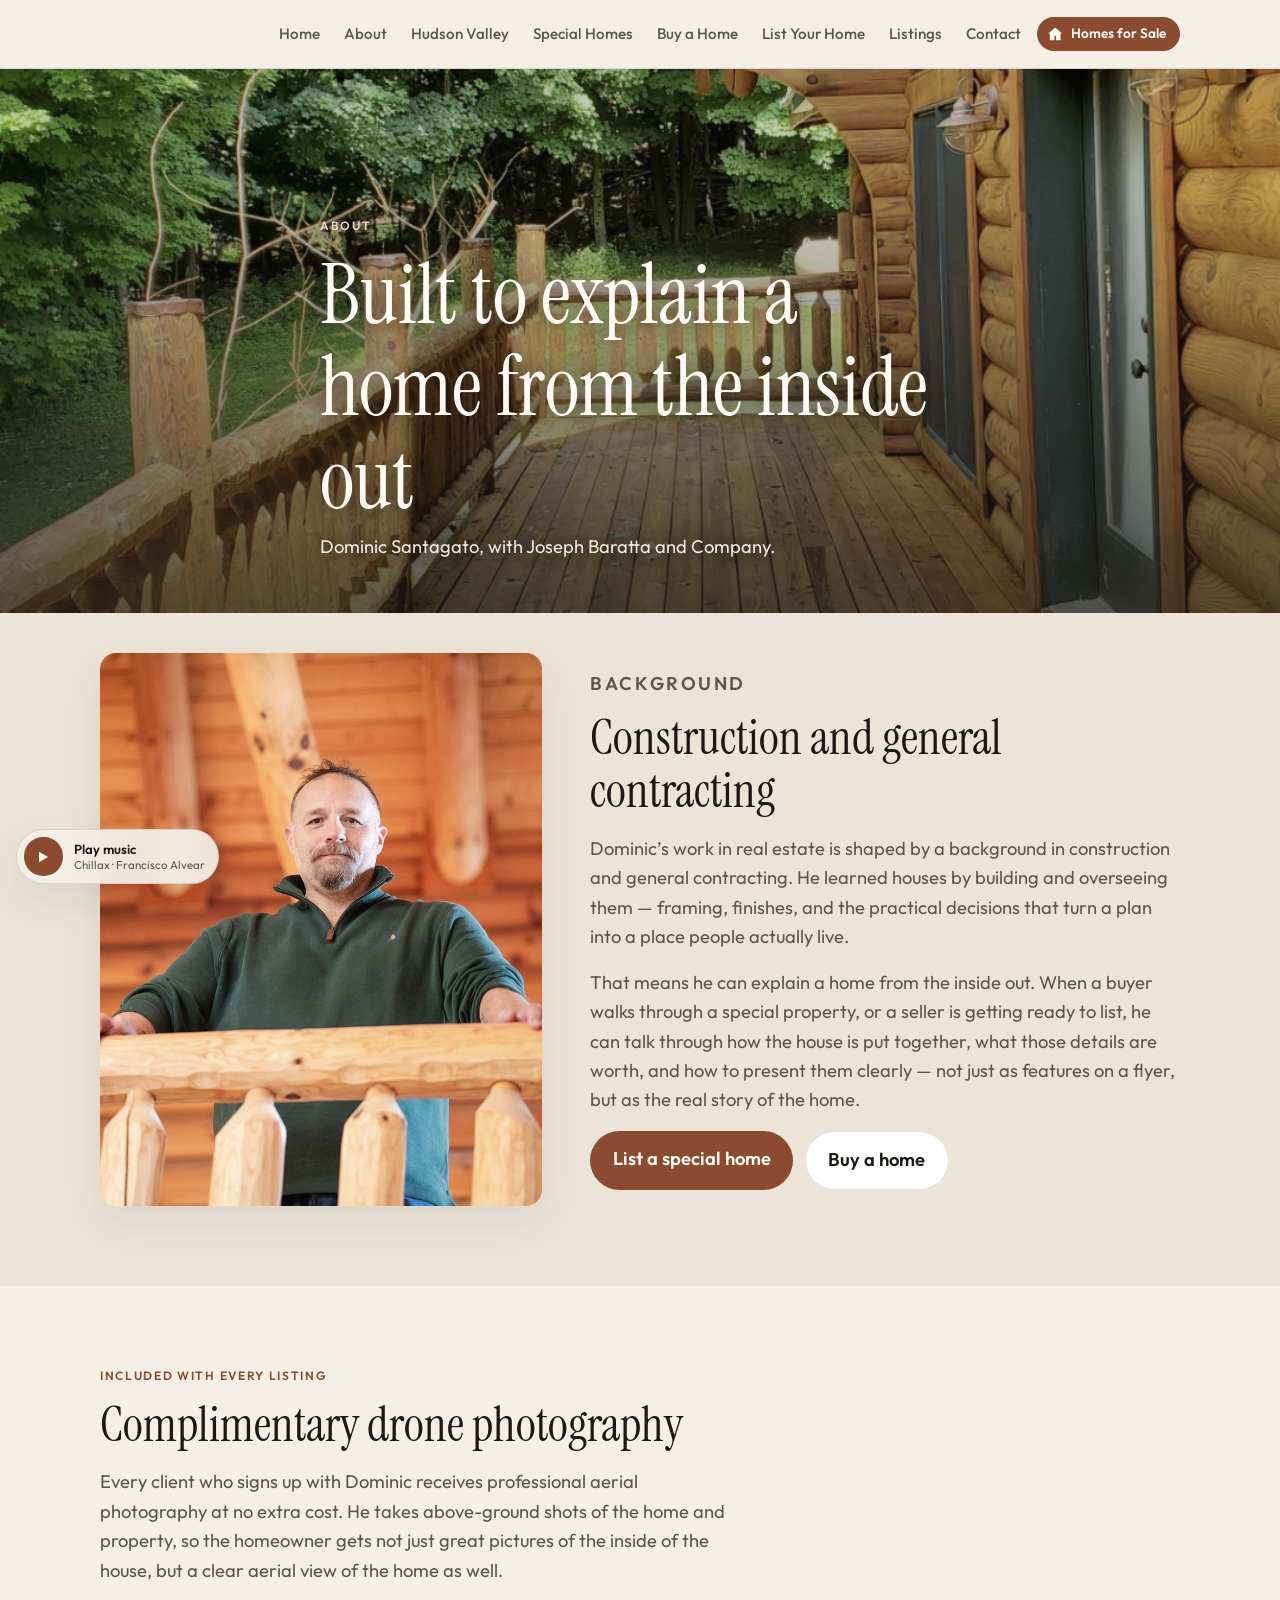
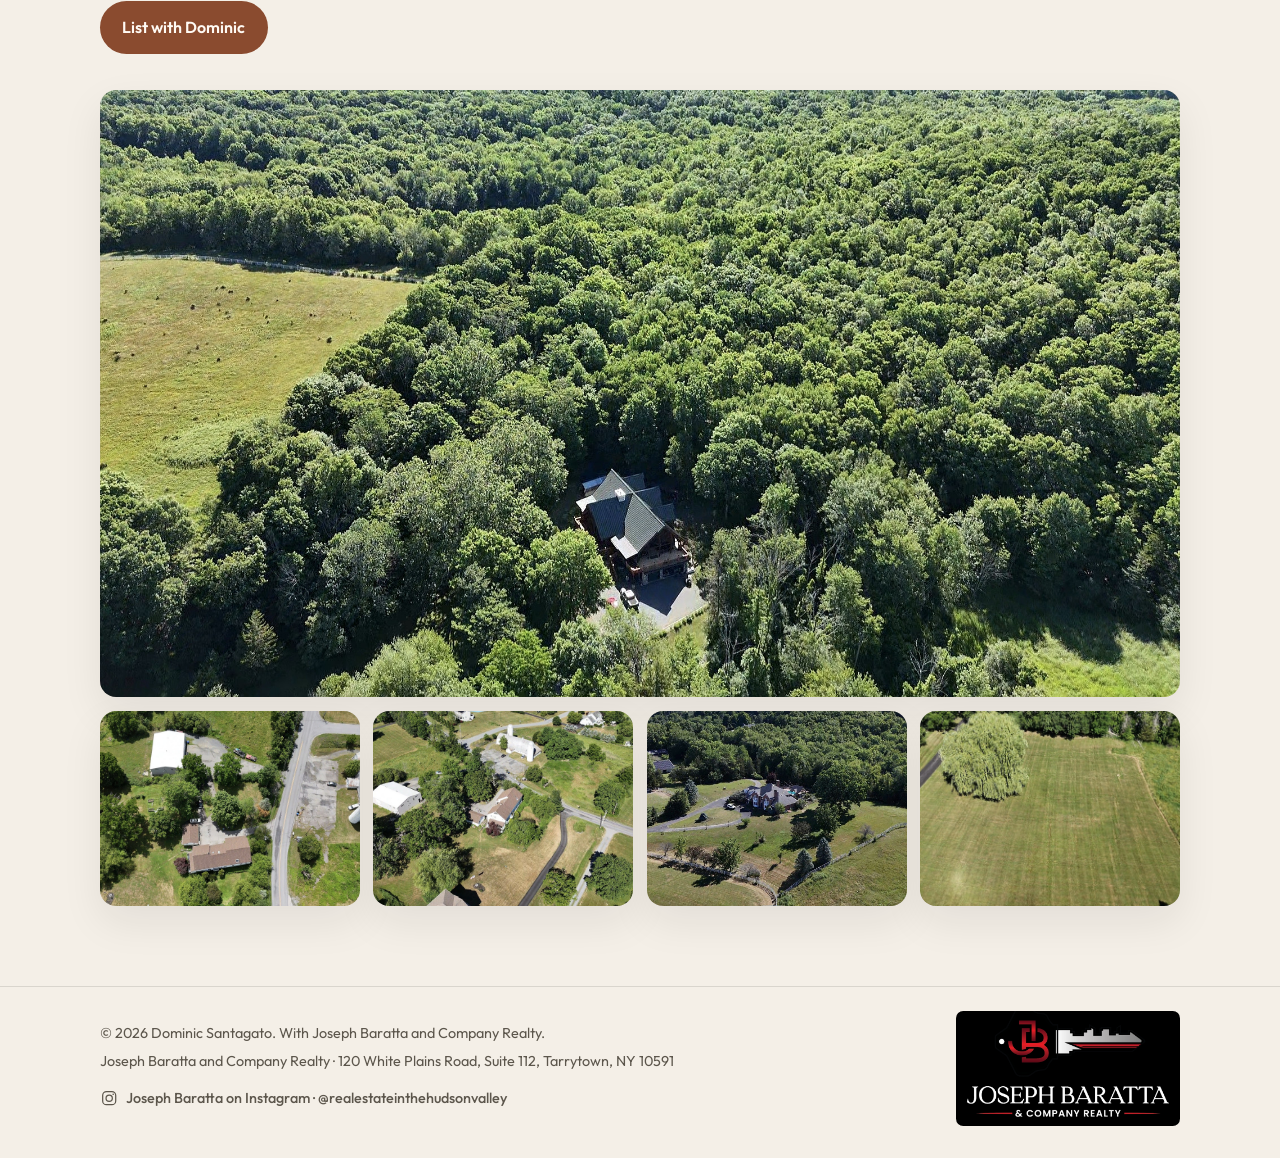
==== commit 28f9fdba: "Add GoatCounter analytics and footer visit counter" ====
--- a/about.html
+++ b/about.html
@@ -56,7 +56,6 @@
         <h2>Construction and general contracting</h2>
         <p>Dominic’s work in real estate is shaped by a background in construction and general contracting. He learned houses by building and overseeing them — framing, finishes, and the practical decisions that turn a plan into a place people actually live.</p>
         <p>That means he can explain a home from the inside out. When a buyer walks through a special property, or a seller is getting ready to list, he can talk through how the house is put together, what those details are worth, and how to present them clearly — not just as features on a flyer, but as the real story of the home.</p>
-        <p>This page is a starting point. We can add specific experience, licenses, and the communities you serve as soon as you want those in writing.</p>
         <p class="page-actions">
           <a class="btn" href="list-your-home.html">List a special home</a>
           <a class="btn btn-light" href="buy-a-home.html">Buy a home</a>
@@ -104,11 +103,17 @@
         <p>© 2026 Dominic Santagato. With Joseph Baratta and Company Realty.</p>
         <p class="office-line">Joseph Baratta and Company Realty · 120 White Plains Road, Suite 112, Tarrytown, NY 10591</p>
         <p class="footer-social"><a href="https://www.instagram.com/realestateinthehudsonvalley/" target="_blank" rel="noopener noreferrer"><svg class="ig-icon" viewBox="0 0 24 24" aria-hidden="true"><rect x="3.5" y="3.5" width="17" height="17" rx="5" fill="none" stroke="currentColor" stroke-width="1.6"/><circle cx="12" cy="12" r="4.1" fill="none" stroke="currentColor" stroke-width="1.6"/><circle cx="17.2" cy="6.8" r="1.05" fill="currentColor"/></svg>Joseph Baratta on Instagram · @realestateinthehudsonvalley</a></p>
+        <p class="visit-count" id="visit-count" hidden></p>
       </div>
       <img class="footer-lockup" src="brand/baratta-lockup.png" width="800" height="410" alt="Joseph Baratta and Company Realty">
     </div>
   </footer>
   <script src="listings-data.js"></script>
   <script src="site.js"></script>
+  <script data-goatcounter="https://domsellsforyou.goatcounter.com/count" async src="//gc.zgo.at/count.js"></script>
+  <script>
+  (function(){var el=document.getElementById('visit-count');if(!el)return;
+  fetch('https://domsellsforyou.goatcounter.com/counter/TOTAL.json').then(function(r){return r.ok?r.json():null}).then(function(d){if(d&&d.count){el.textContent='Site visits: '+d.count;el.hidden=false;}}).catch(function(){});})();
+  </script>
 </body>
 </html>
--- a/styles.css
+++ b/styles.css
@@ -954,3 +954,43 @@
     grid-template-columns: repeat(2, minmax(0, 1fr));
   }
 }
+
+/* Homepage hero layout tweak (2026-11-13): panel to far left, key logo far right and smaller */
+.hero .hero-inner.wrap {
+  margin-left: 1.25rem;
+  margin-right: auto;
+  margin-top: 1.25rem;
+  width: auto;
+}
+.hero .broker-key {
+  right: 1.25rem;
+  width: min(8rem, 28vw);
+}
+@media (max-width: 600px) {
+  .hero .hero-inner.wrap { margin: 1rem; }
+  .hero .broker-key { right: 0.75rem; width: 6rem; }
+}
+/* Panel upper-left, logo bottom-right (2026-11-13) */
+.hero .hero-inner.wrap { margin-top: 1rem; margin-left: 1rem; }
+.hero .broker-key { right: 1rem; bottom: 1rem; }
+
+/* Homepage: gray panel removed; About-page heading in the sky (2026-11-13) */
+.hero .hero-sky-title {
+  position: absolute;
+  top: 0.75rem;
+  left: 0; right: 0;
+  z-index: 1;
+  margin: 0 auto;
+  padding: 0 1rem;
+  text-align: center;
+  color: var(--hero-text);
+  text-shadow: 0 2px 22px rgba(28, 25, 21, 0.7);
+}
+
+/* Hide "Dom" logo text in header, keep menu position (2026-11-13) */
+.site-header .logo { visibility: hidden; }
+
+.btn-instagram { display:inline-flex; align-items:center; gap:.5rem; }
+.btn-instagram svg { flex:none; }
+
+.visit-count { font-size:.85rem; opacity:.8; margin-top:.25rem; }
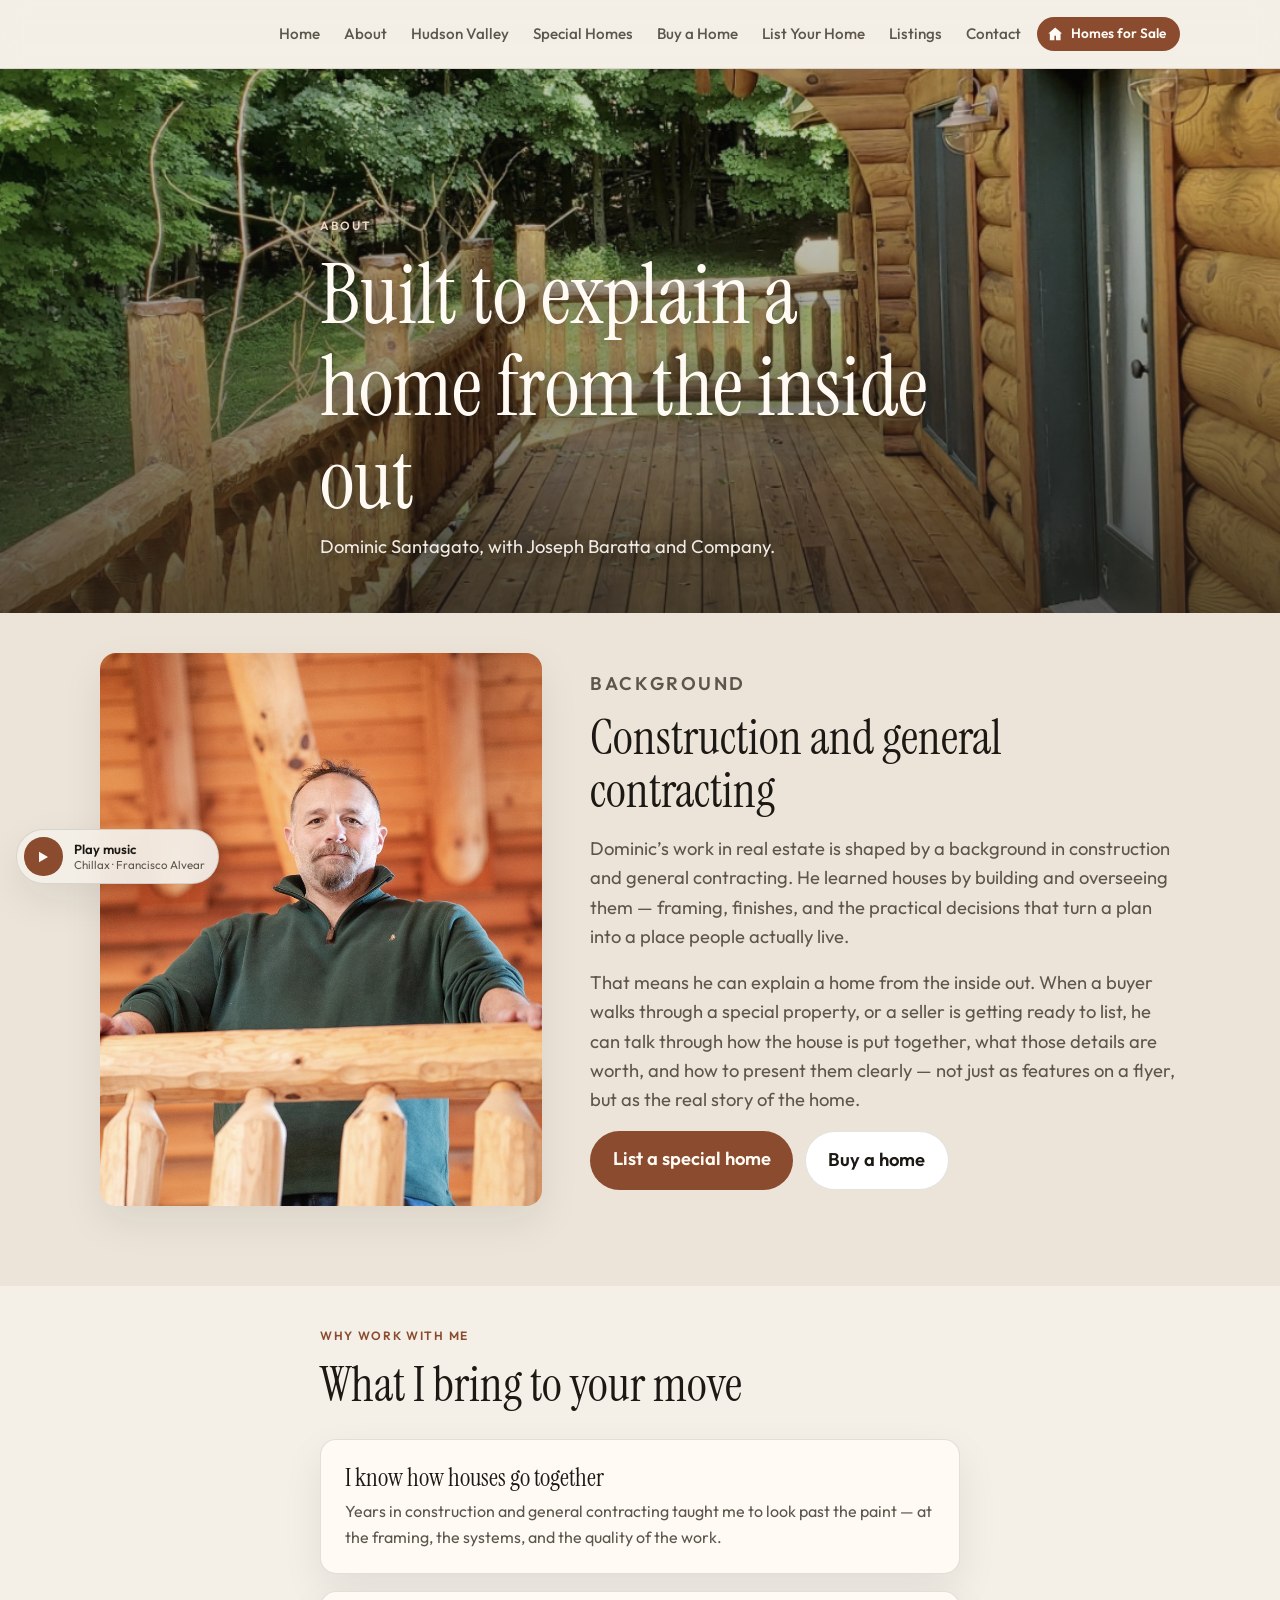
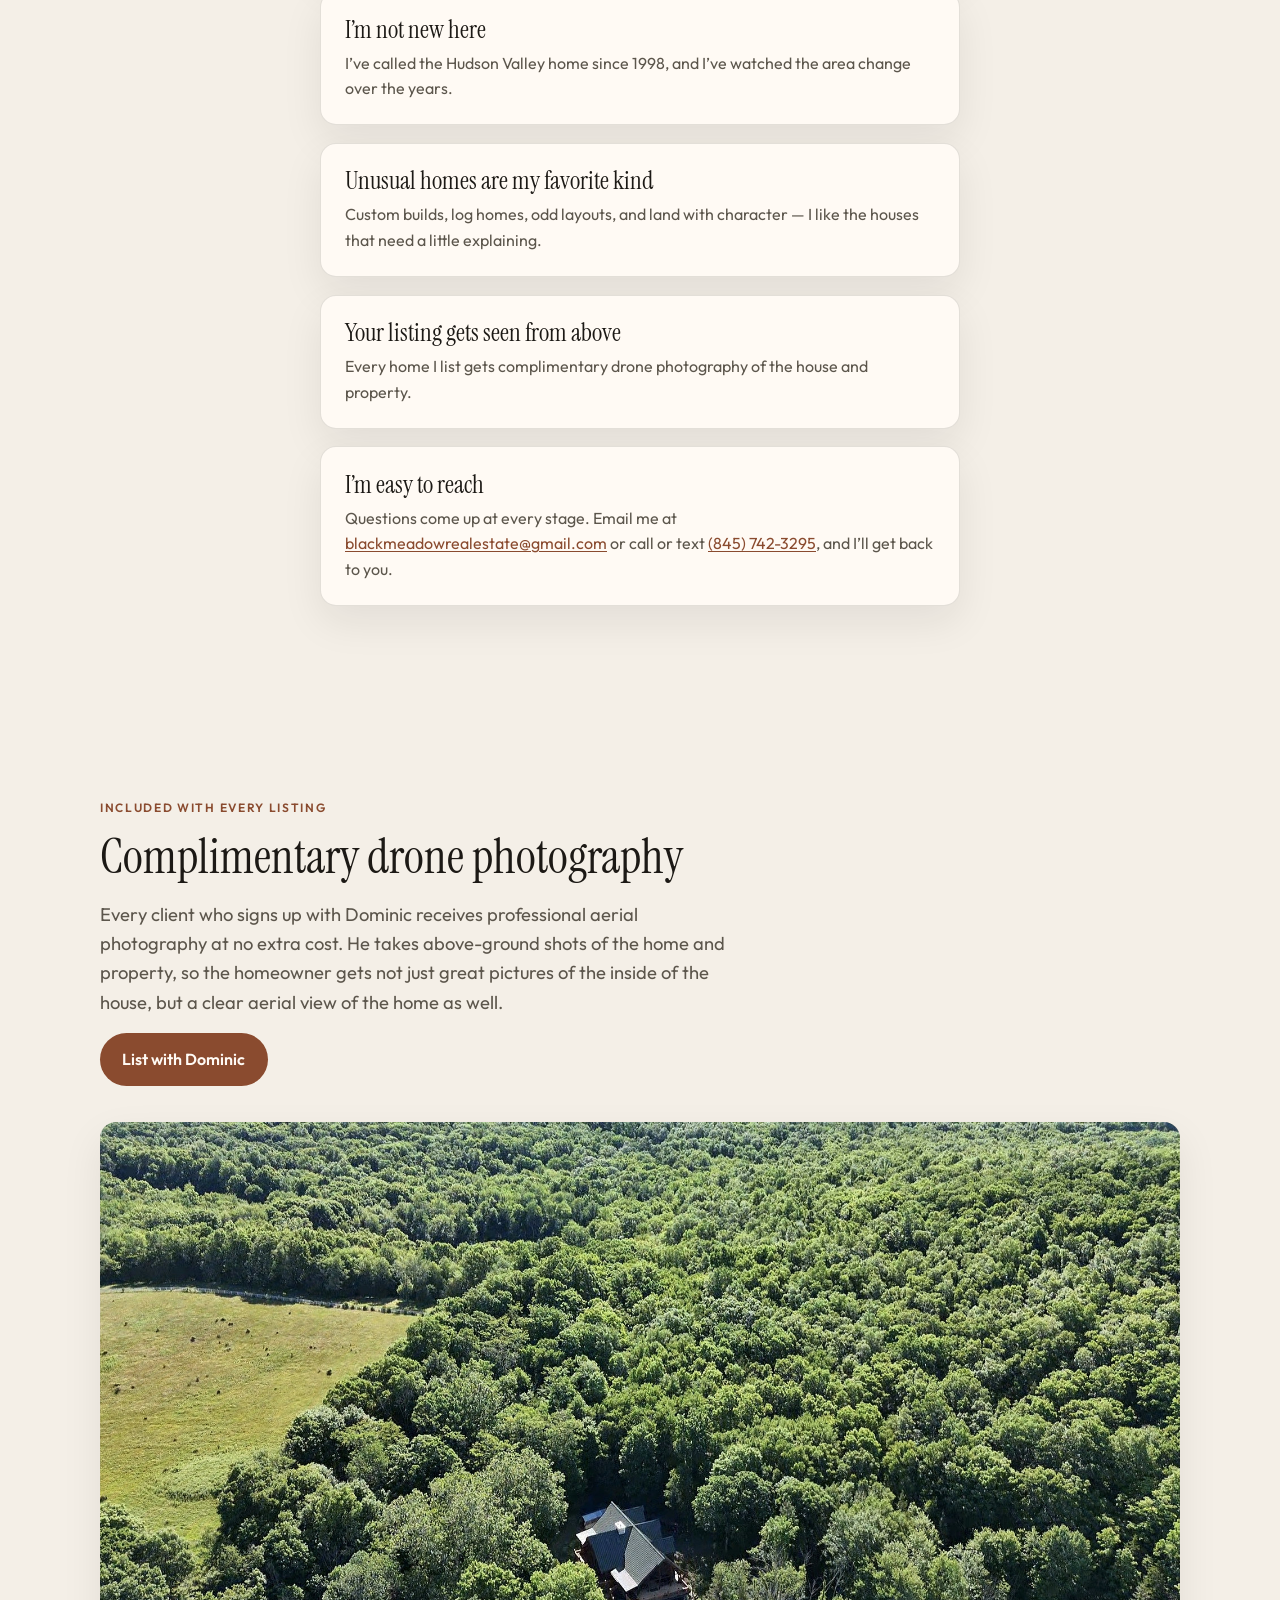
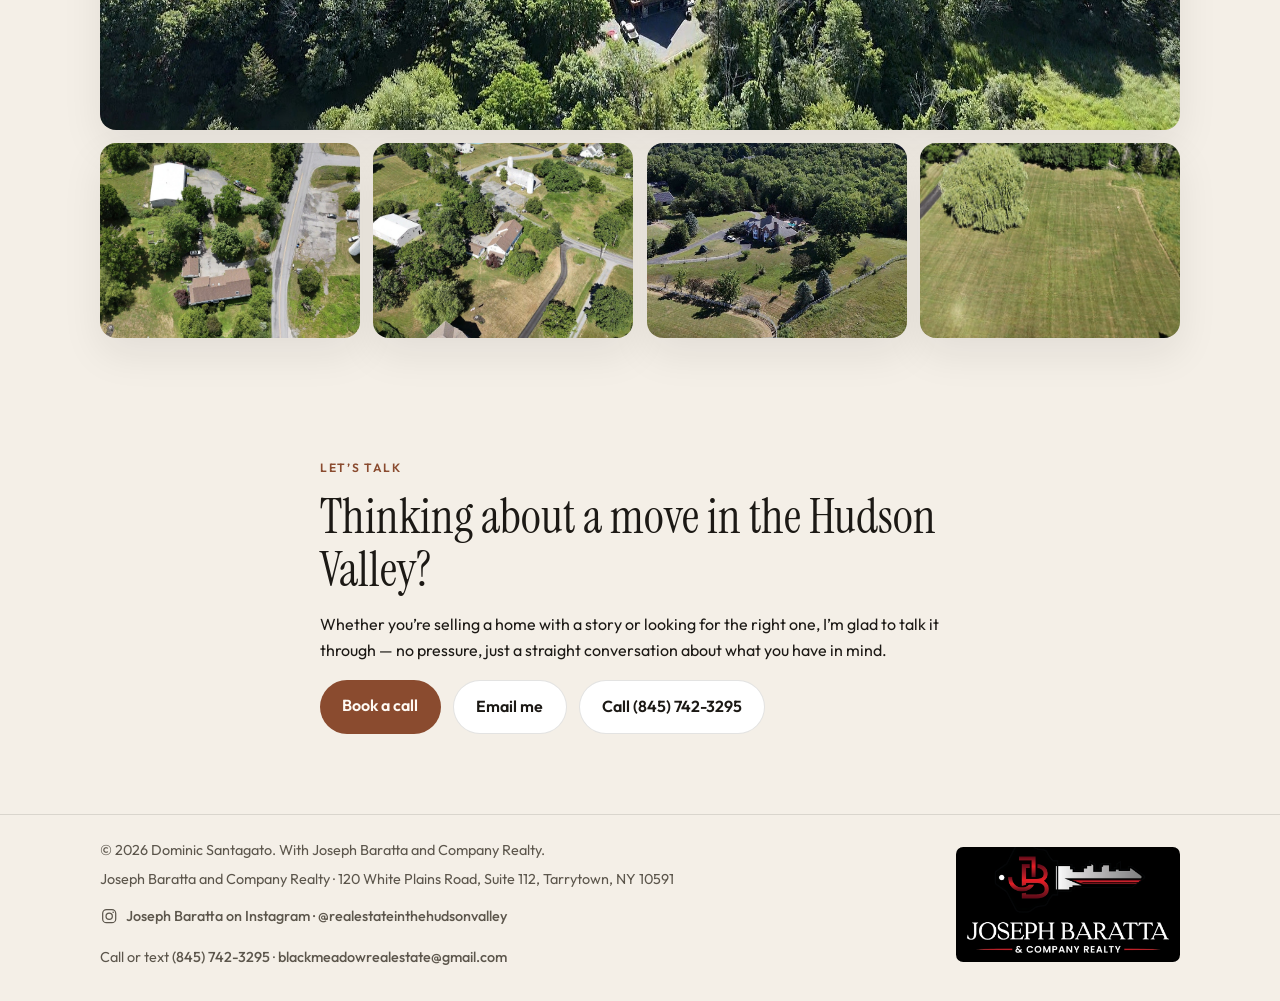
==== commit 189cdadb: "Add services, FAQ, home valuation, phone number and calls to action" ====
--- a/about.html
+++ b/about.html
@@ -64,6 +64,35 @@
       </div>
     </section>
 
+    <section class="page-section">
+      <div class="wrap about-inner">
+        <p class="eyebrow">Why work with me</p>
+        <h2>What I bring to your move</h2>
+        <div class="process-list">
+          <article class="process-item">
+            <h3>I know how houses go together</h3>
+            <p>Years in construction and general contracting taught me to look past the paint — at the framing, the systems, and the quality of the work.</p>
+          </article>
+          <article class="process-item">
+            <h3>I’m not new here</h3>
+            <p>I’ve called the Hudson Valley home since 1998, and I’ve watched the area change over the years.</p>
+          </article>
+          <article class="process-item">
+            <h3>Unusual homes are my favorite kind</h3>
+            <p>Custom builds, log homes, odd layouts, and land with character — I like the houses that need a little explaining.</p>
+          </article>
+          <article class="process-item">
+            <h3>Your listing gets seen from above</h3>
+            <p>Every home I list gets complimentary drone photography of the house and property.</p>
+          </article>
+          <article class="process-item">
+            <h3>I’m easy to reach</h3>
+            <p>Questions come up at every stage. Email me at <a href="mailto:blackmeadowrealestate@gmail.com">blackmeadowrealestate@gmail.com</a> or call or text <a href="tel:+18457423295">(845) 742-3295</a>, and I’ll get back to you.</p>
+          </article>
+        </div>
+      </div>
+    </section>
+
     <section class="drone-photos page-section" aria-labelledby="drone-heading">
       <div class="wrap">
         <div class="drone-intro">
@@ -95,6 +124,18 @@
         </div>
       </div>
     </section>
+    <section class="page-section">
+      <div class="wrap about-inner">
+        <p class="eyebrow">Let’s talk</p>
+        <h2>Thinking about a move in the Hudson Valley?</h2>
+        <p>Whether you’re selling a home with a story or looking for the right one, I’m glad to talk it through — no pressure, just a straight conversation about what you have in mind.</p>
+        <p class="page-actions">
+          <a class="btn" href="contact.html#book">Book a call</a>
+          <a class="btn btn-light" href="mailto:blackmeadowrealestate@gmail.com">Email me</a>
+          <a class="btn btn-light" href="tel:+18457423295">Call (845) 742-3295</a>
+        </p>
+      </div>
+    </section>
   </main>
 
   <footer class="site-footer">
@@ -103,6 +144,7 @@
         <p>© 2026 Dominic Santagato. With Joseph Baratta and Company Realty.</p>
         <p class="office-line">Joseph Baratta and Company Realty · 120 White Plains Road, Suite 112, Tarrytown, NY 10591</p>
         <p class="footer-social"><a href="https://www.instagram.com/realestateinthehudsonvalley/" target="_blank" rel="noopener noreferrer"><svg class="ig-icon" viewBox="0 0 24 24" aria-hidden="true"><rect x="3.5" y="3.5" width="17" height="17" rx="5" fill="none" stroke="currentColor" stroke-width="1.6"/><circle cx="12" cy="12" r="4.1" fill="none" stroke="currentColor" stroke-width="1.6"/><circle cx="17.2" cy="6.8" r="1.05" fill="currentColor"/></svg>Joseph Baratta on Instagram · @realestateinthehudsonvalley</a></p>
+        <p class="footer-social">Call or text <a href="tel:+18457423295">(845) 742-3295</a> · <a href="mailto:blackmeadowrealestate@gmail.com">blackmeadowrealestate@gmail.com</a></p>
         <p class="visit-count" id="visit-count" hidden></p>
       </div>
       <img class="footer-lockup" src="brand/baratta-lockup.png" width="800" height="410" alt="Joseph Baratta and Company Realty">
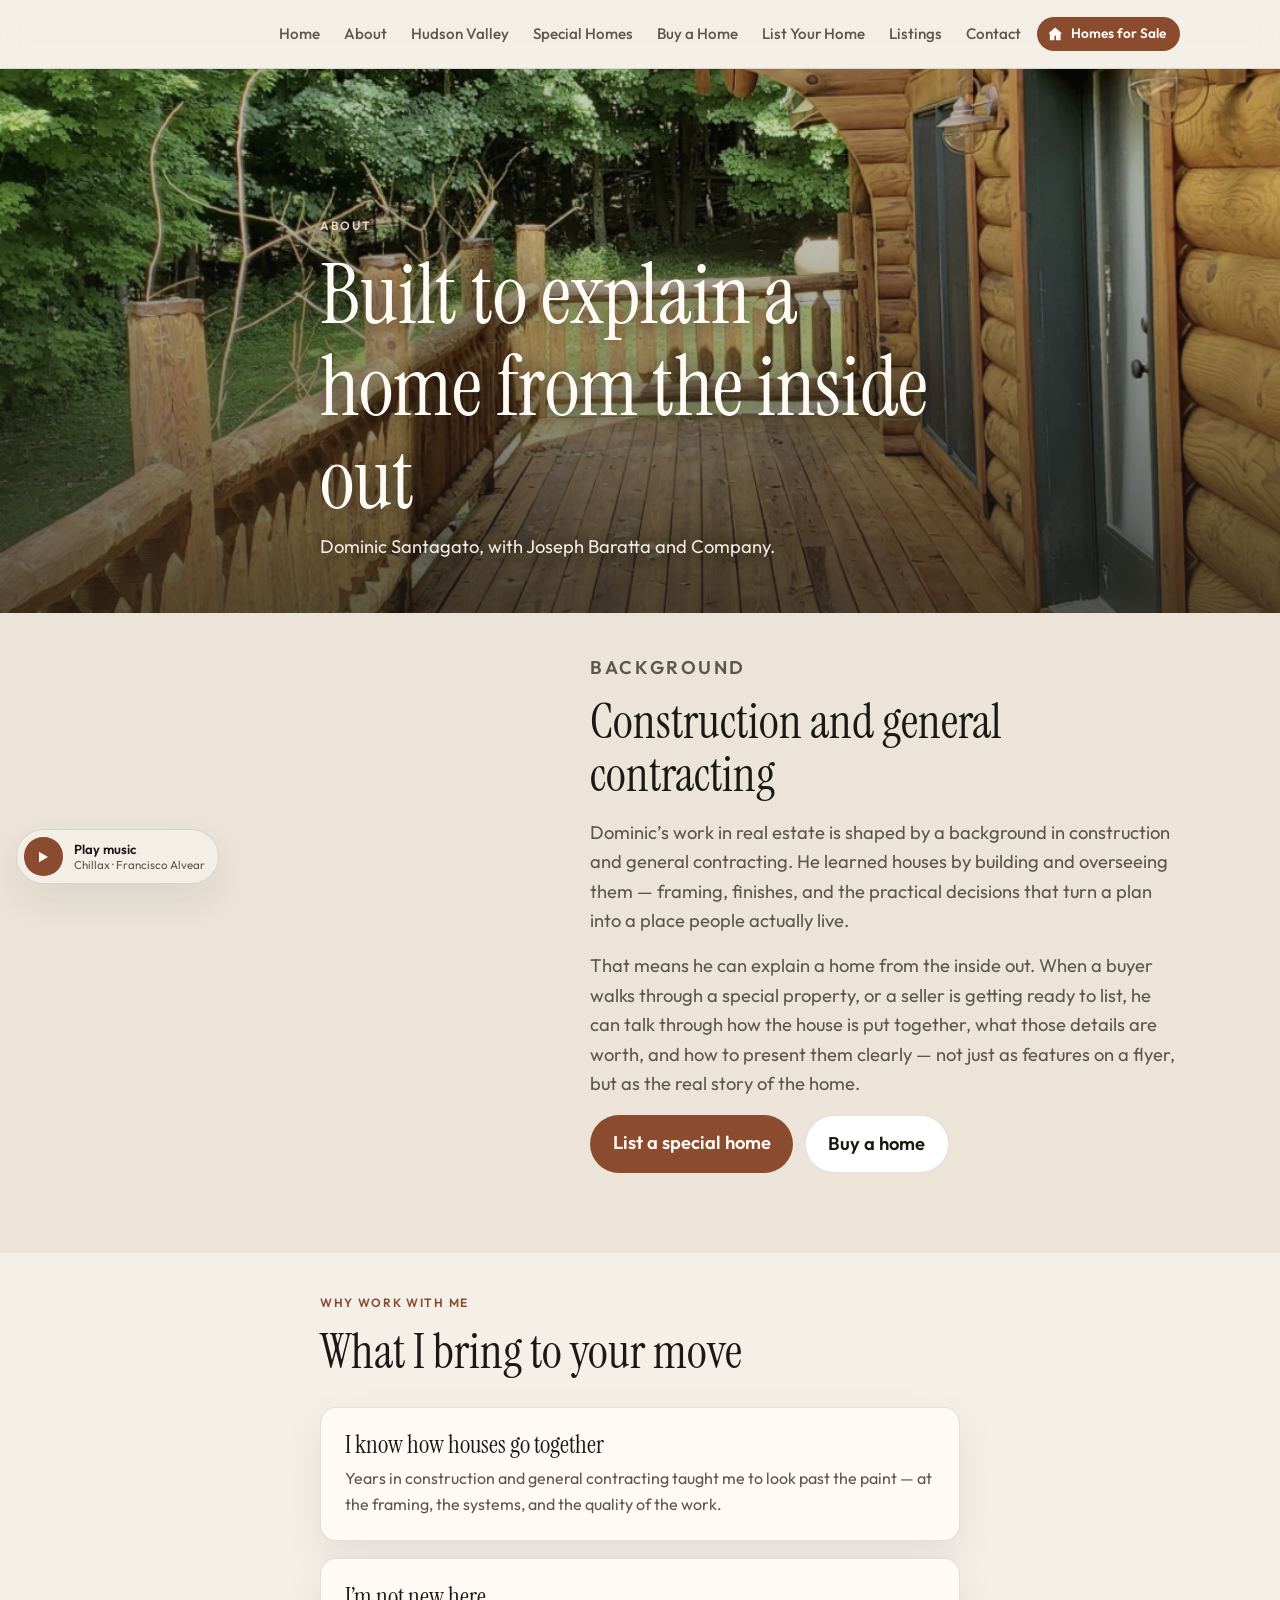
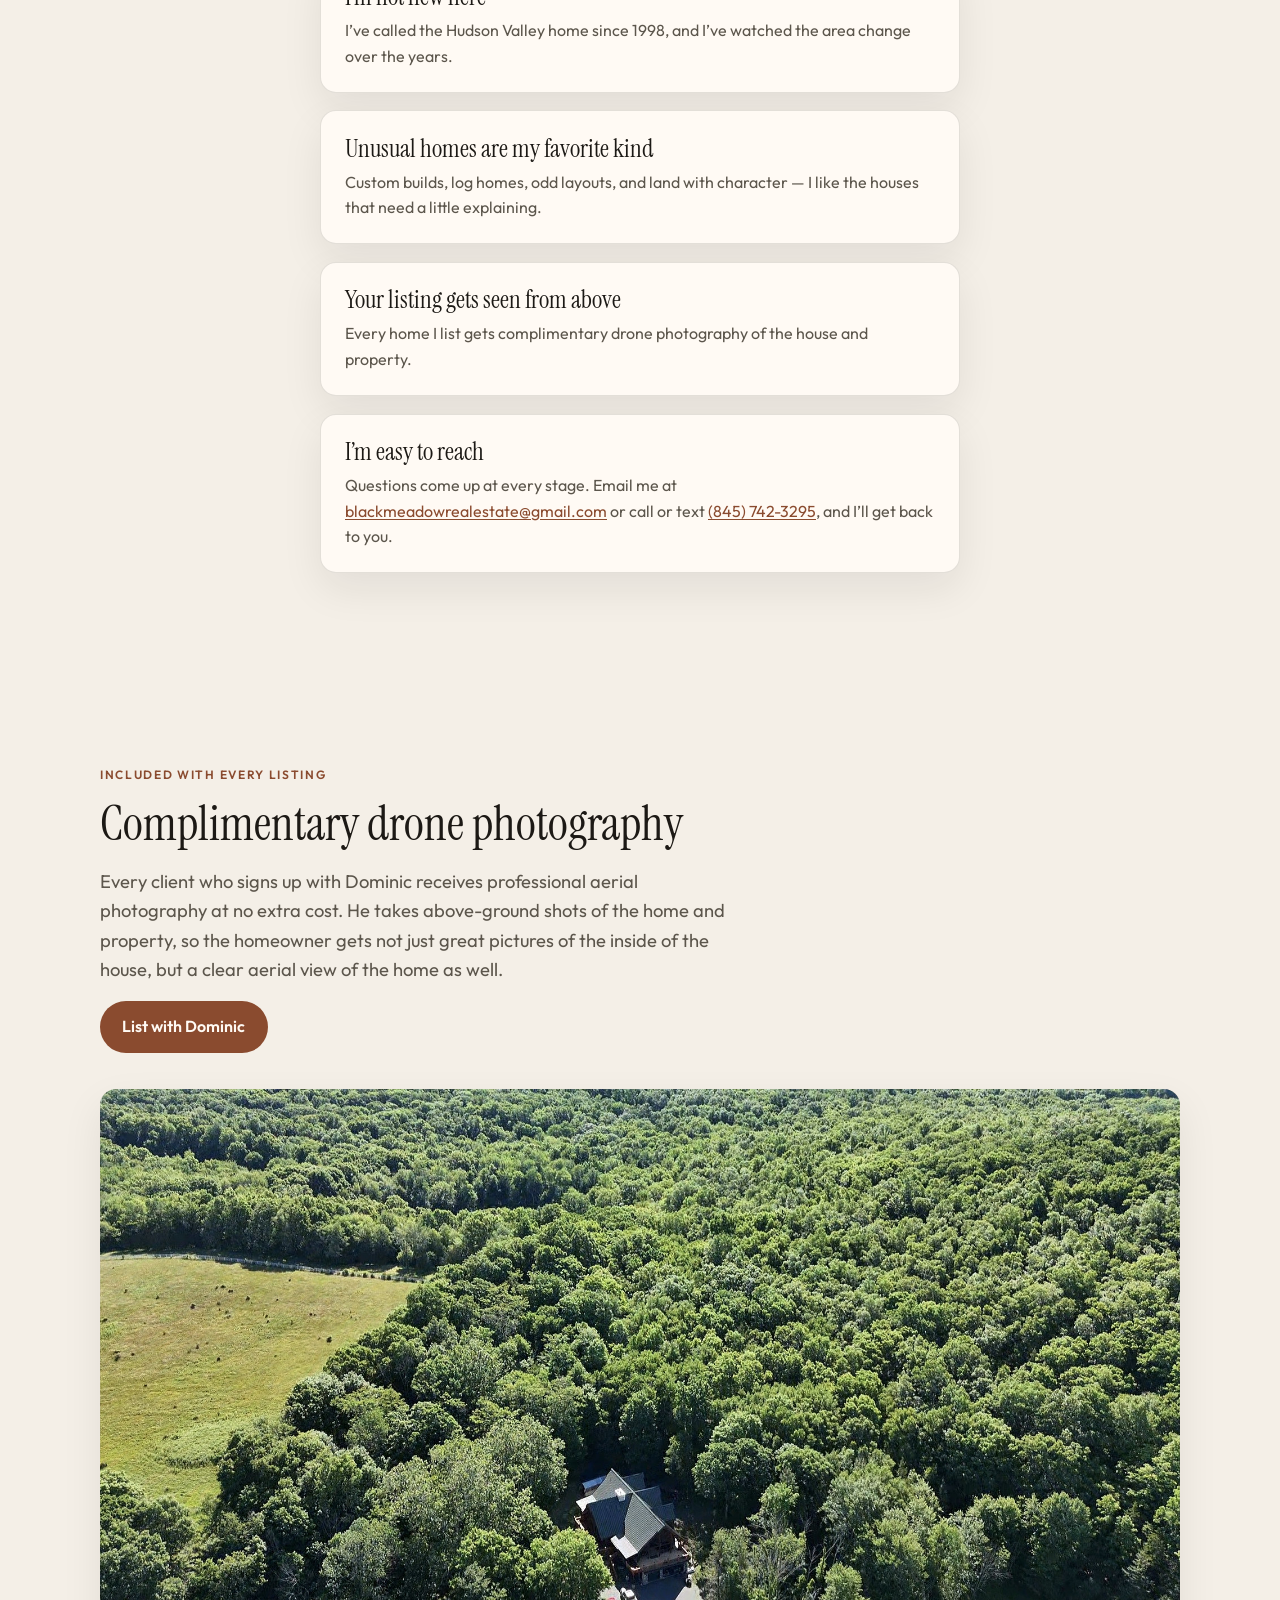
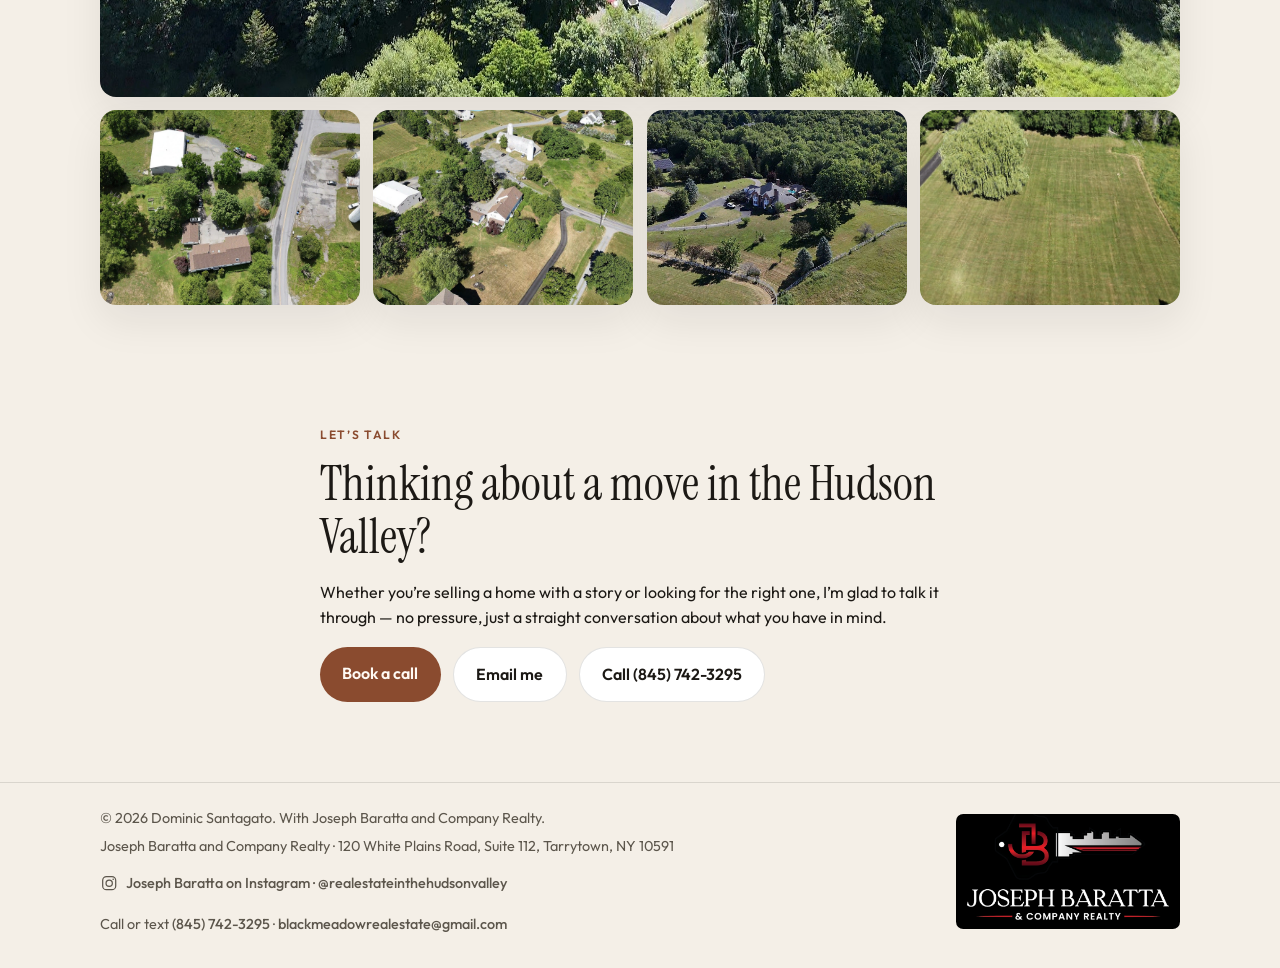
==== commit 9ff48e57: "Remove portrait from About page" ====
--- a/about.html
+++ b/about.html
@@ -49,7 +49,6 @@
     <section class="about page-section">
       <div class="wrap about-split">
         <figure class="about-photo">
-          <img src="photos/dominic.jpg" width="864" height="1080" alt="Dominic Santagato standing at the loft railing of a log home">
         </figure>
         <div class="about-copy">
         <p class="eyebrow">Background</p>
--- a/styles.css
+++ b/styles.css
@@ -994,3 +994,74 @@
 .btn-instagram svg { flex:none; }
 
 .visit-count { font-size:.85rem; opacity:.8; margin-top:.25rem; }
+
+/* Homepage drone: smooth JS-driven flight, links to aerial-drone.html */
+.hero-drone {
+  position: absolute;
+  top: 0;
+  left: 0;
+  z-index: 3;
+  display: block;
+  cursor: pointer;
+  text-decoration: none;
+  transform: translate3d(32vw, 9rem, 0);
+  will-change: transform;
+  -webkit-tap-highlight-color: transparent;
+}
+.hero-drone .drone-body {
+  display: block;
+  transform: rotate(var(--tilt, 0deg));
+  transition: transform .35s ease;
+}
+.hero-drone svg {
+  display: block;
+  filter: drop-shadow(0 6px 8px rgba(0,0,0,.35)) drop-shadow(0 0 1px rgba(0,0,0,.4));
+  animation: drone-hover 1.6s ease-in-out infinite alternate;
+  transition: transform .3s ease;
+}
+.hero-drone .prop { transform-box: fill-box; transform-origin: center; animation: drone-prop .09s linear infinite; }
+.hero-drone .prop-b { animation-duration: .1s; animation-direction: reverse; }
+.hero-drone .nav-red { animation: drone-blink 1.2s ease-in-out infinite; }
+.hero-drone .nav-green { animation: drone-blink 1.2s ease-in-out .6s infinite; }
+.hero-drone .drone-shadow {
+  display: block;
+  width: 60px; height: 8px;
+  margin: 2px auto 0;
+  border-radius: 50%;
+  background: radial-gradient(closest-side, rgba(0,0,0,.25), rgba(0,0,0,0));
+  animation: drone-shadow 1.6s ease-in-out infinite alternate;
+}
+.hero-drone .drone-tip {
+  position: absolute;
+  top: 50%;
+  left: calc(100% + 8px);
+  transform: translate(-4px, -50%);
+  white-space: nowrap;
+  padding: .4rem .75rem;
+  border-radius: 999px;
+  background: rgba(255,255,255,.95);
+  color: #1c1915;
+  font: 500 .85rem/1.2 "Outfit", system-ui, sans-serif;
+  box-shadow: 0 4px 14px rgba(0,0,0,.18);
+  opacity: 0;
+  pointer-events: none;
+  transition: opacity .25s ease, transform .25s ease;
+}
+.hero-drone.tip-left .drone-tip { left: auto; right: calc(100% + 8px); transform: translate(4px, -50%); }
+.hero-drone:hover .drone-tip,
+.hero-drone:focus-visible .drone-tip { opacity: 1; transform: translate(0, -50%); }
+.hero-drone:hover svg,
+.hero-drone:focus-visible svg { transform: scale(1.1); }
+.hero-drone:focus-visible { outline: none; }
+.hero-drone:focus-visible .drone-body { outline: 2px solid #fff; outline-offset: 6px; border-radius: 12px; }
+@keyframes drone-hover { from { transform: translateY(0); } to { transform: translateY(-5px); } }
+@keyframes drone-shadow { from { transform: scaleX(1); opacity: .9; } to { transform: scaleX(.8); opacity: .6; } }
+@keyframes drone-prop { from { transform: scaleX(1); } 50% { transform: scaleX(.18); } to { transform: scaleX(1); } }
+@keyframes drone-blink { 0%, 100% { opacity: 1; } 50% { opacity: .25; } }
+@media (max-width: 640px) {
+  .hero-drone svg { width: 92px; height: 48px; }
+  .hero-drone .drone-tip { display: none; }
+}
+@media (prefers-reduced-motion: reduce) {
+  .hero-drone svg, .hero-drone .prop, .hero-drone .drone-shadow, .hero-drone .nav-light { animation: none; }
+}
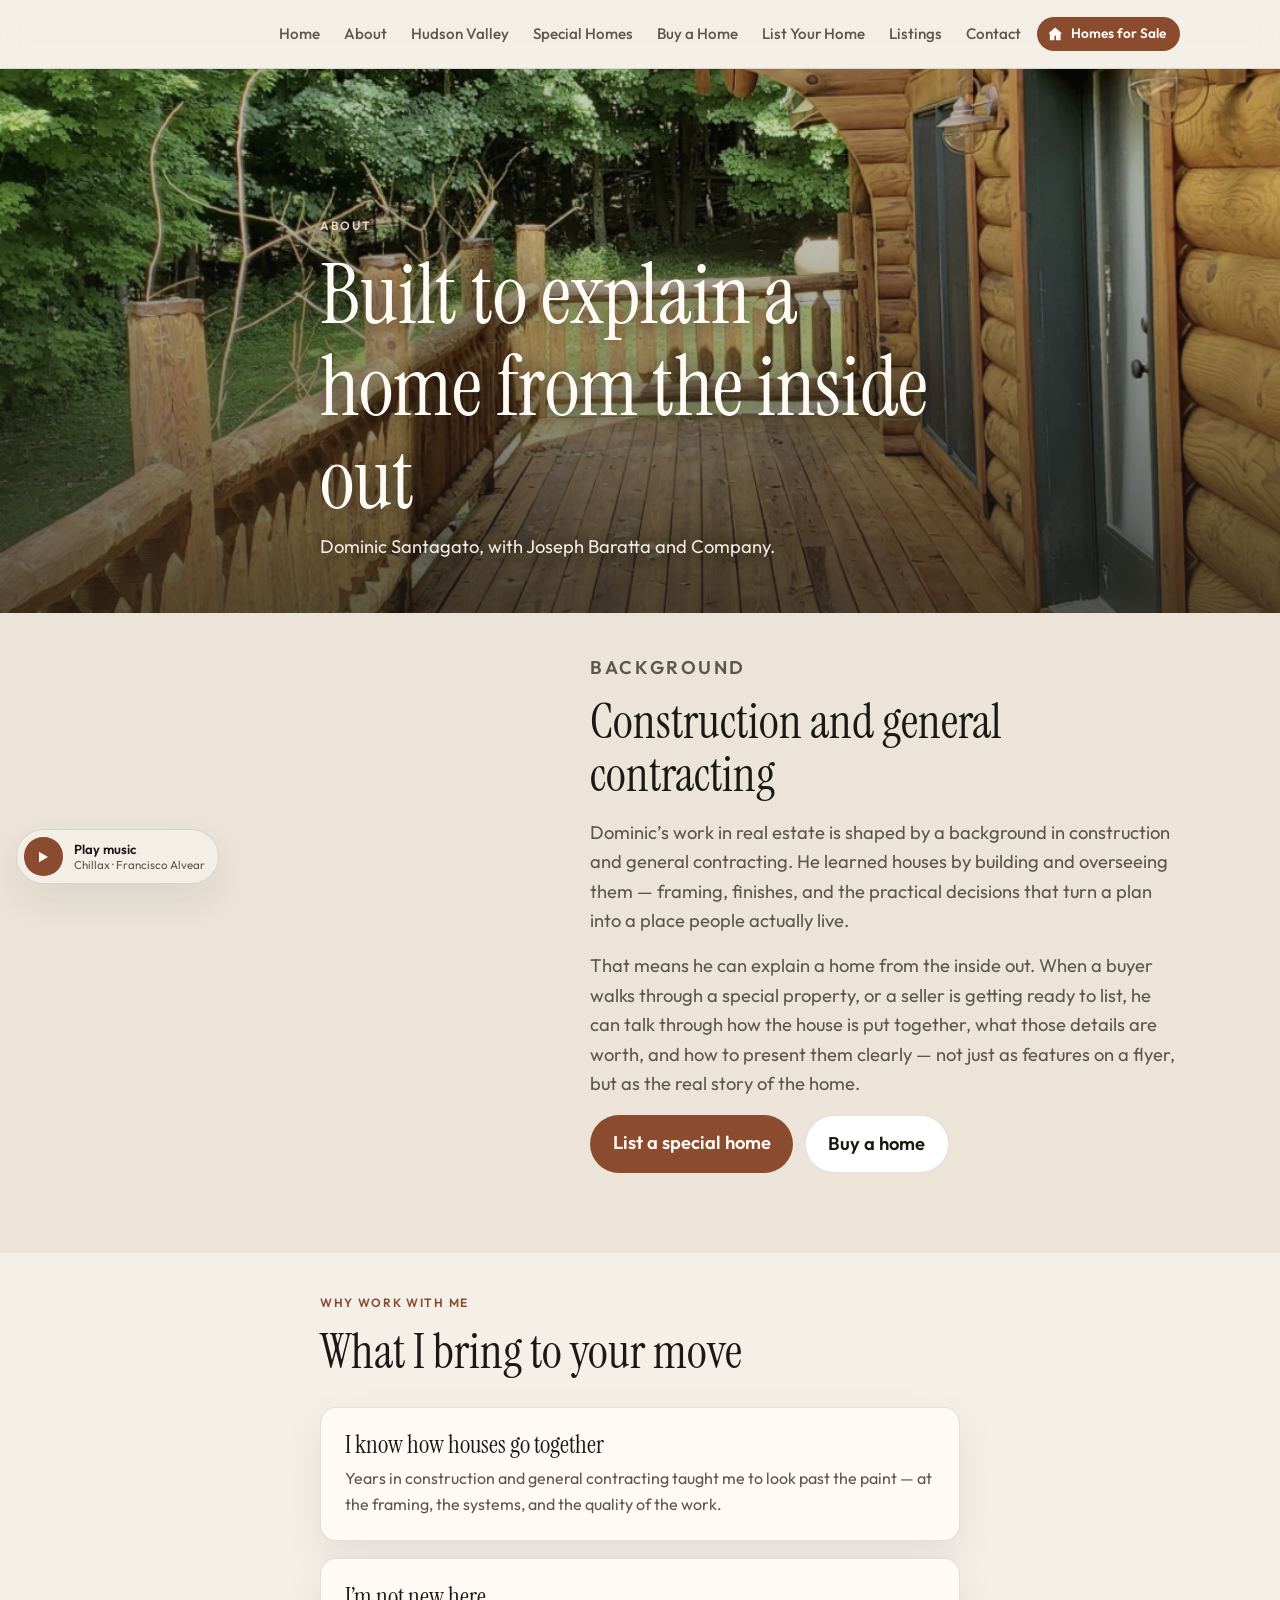
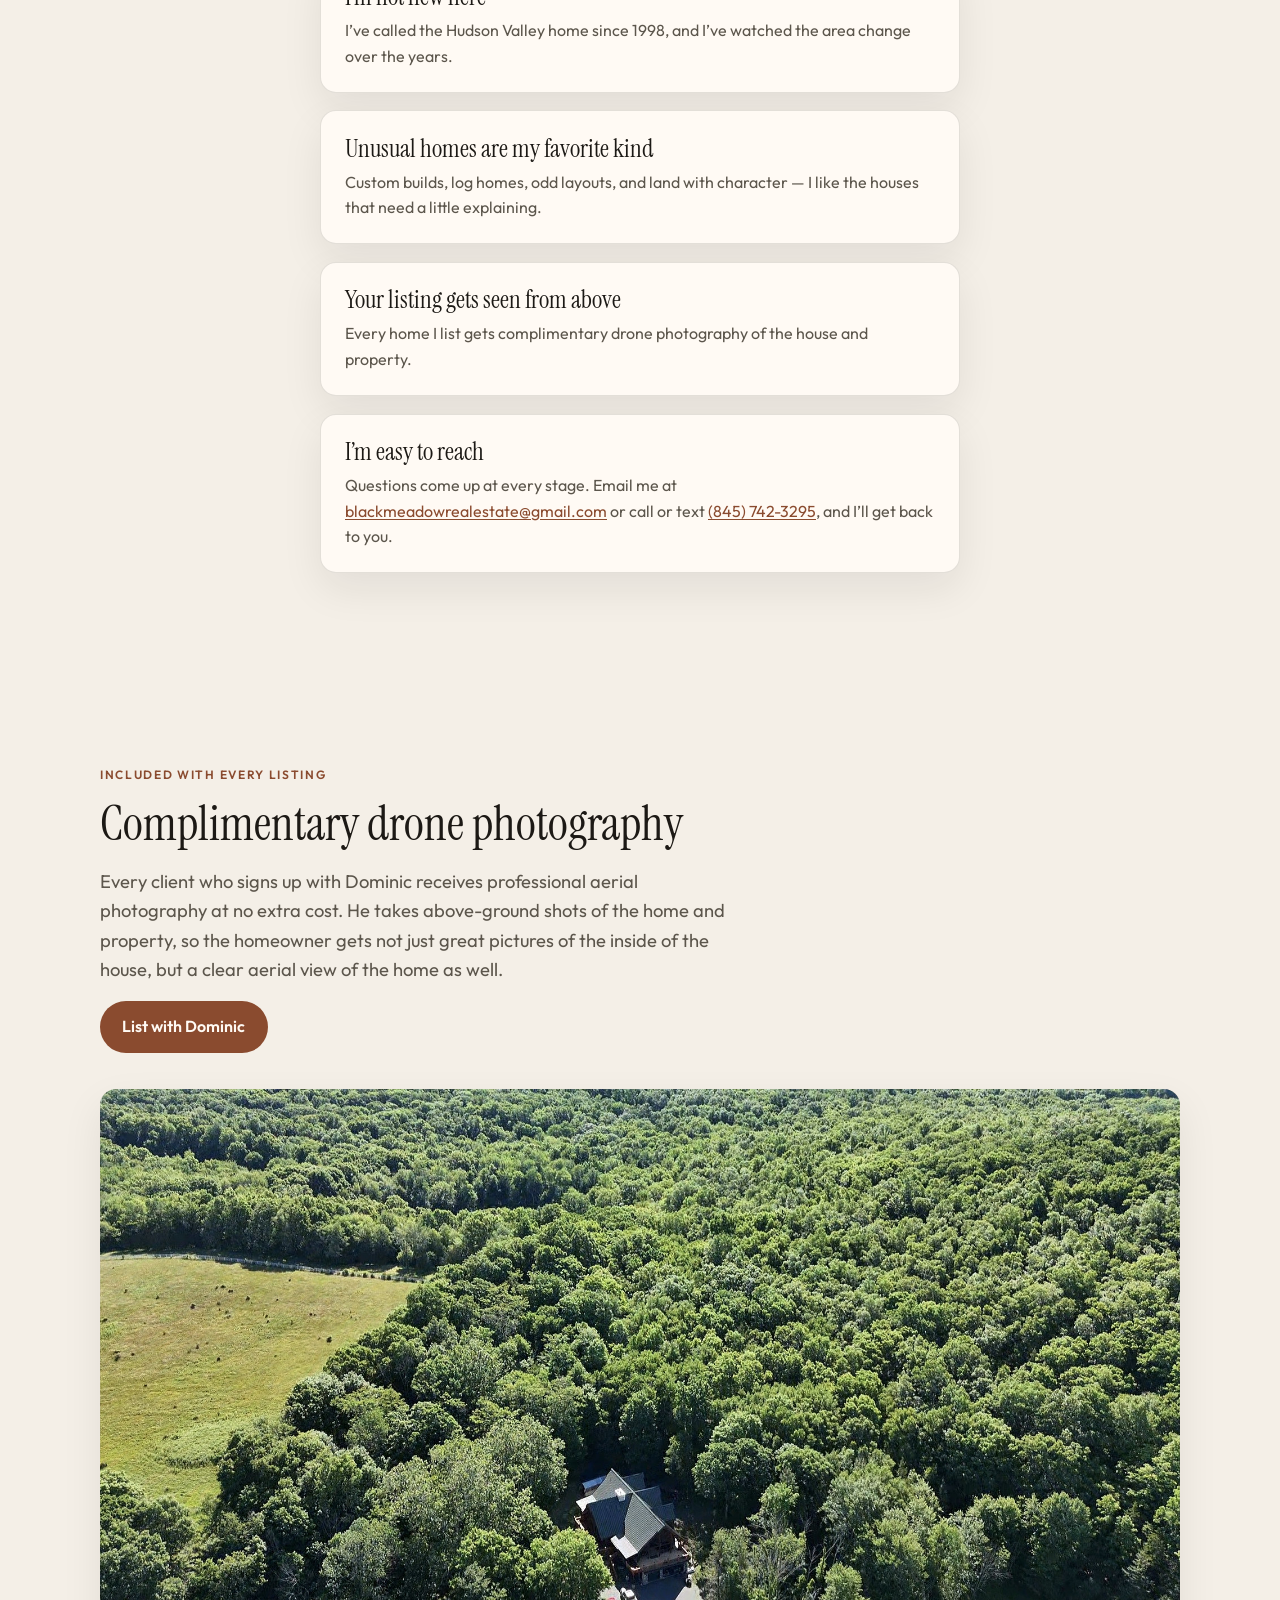
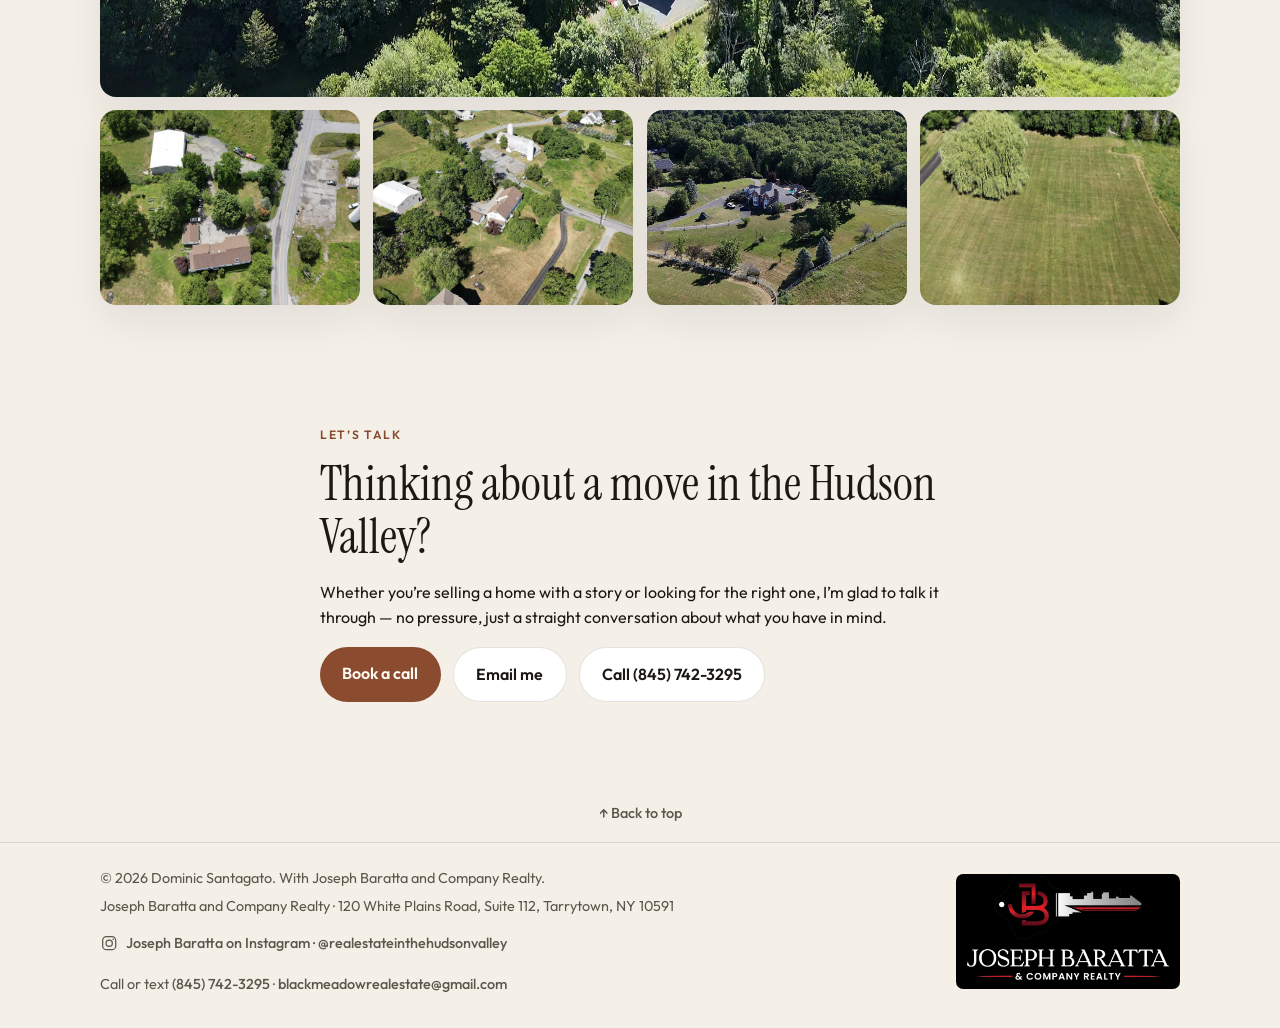
==== commit 81fe4f36: "Add back-to-top link and mobile hamburger menu" ====
--- a/about.html
+++ b/about.html
@@ -13,11 +13,11 @@
 <body>
   <a class="skip" href="#main">Skip to content</a>
 
-  <header class="site-header">
+  <header class="site-header" id="top">
     <div class="wrap header-inner">
       <a class="logo" href="index.html">Dom Sells For You</a>
       <div class="header-right">
-      <nav aria-label="Primary">
+      <nav id="primary-nav" aria-label="Primary">
         <a href="index.html">Home</a>
         <a href="about.html" aria-current="page">About</a>
         <a href="hudson-valley.html">Hudson Valley</a>
@@ -31,6 +31,9 @@
         <svg viewBox="0 0 24 24" aria-hidden="true"><path d="M12 3.2 3 11h2v9h6v-6h2v6h6v-9h2L12 3.2z"/></svg>
         <span>Homes for Sale</span>
       </a>
+      <button type="button" class="nav-toggle" aria-expanded="false" aria-controls="primary-nav" aria-label="Open menu">
+        <span class="nav-toggle-icon" aria-hidden="true"></span>
+      </button>
       </div>
     </div>
   </header>
@@ -137,6 +140,7 @@
     </section>
   </main>
 
+  <div class="back-to-top"><a href="#top">↑ Back to top</a></div>
   <footer class="site-footer">
     <div class="wrap footer-inner">
       <div class="footer-copy">
--- a/styles.css
+++ b/styles.css
@@ -1065,3 +1065,109 @@
 @media (prefers-reduced-motion: reduce) {
   .hero-drone svg, .hero-drone .prop, .hero-drone .drone-shadow, .hero-drone .nav-light { animation: none; }
 }
+
+
+/* Back to top — just above the footer */
+.back-to-top {
+  text-align: center;
+  padding: 1.15rem 1rem 1rem;
+}
+
+.back-to-top a {
+  color: var(--muted);
+  text-decoration: none;
+  font-weight: 500;
+  font-size: 0.9rem;
+}
+
+.back-to-top a:hover { color: var(--ink); }
+
+/* Mobile hamburger — hidden on desktop so header stays unchanged */
+.nav-toggle {
+  display: none;
+  align-items: center;
+  justify-content: center;
+  width: 2.6rem;
+  height: 2.6rem;
+  padding: 0;
+  border: 0;
+  border-radius: 0.5rem;
+  background: transparent;
+  color: var(--ink);
+  cursor: pointer;
+  flex-shrink: 0;
+}
+
+.nav-toggle:hover { background: rgba(28, 25, 21, 0.06); }
+
+.nav-toggle:focus-visible {
+  outline: 2px solid var(--accent);
+  outline-offset: 2px;
+}
+
+.nav-toggle-icon,
+.nav-toggle-icon::before,
+.nav-toggle-icon::after {
+  display: block;
+  width: 1.15rem;
+  height: 2px;
+  background: currentColor;
+  border-radius: 1px;
+  position: relative;
+  transition: transform 0.2s ease, opacity 0.2s ease;
+}
+
+.nav-toggle-icon::before,
+.nav-toggle-icon::after {
+  content: "";
+  position: absolute;
+  left: 0;
+}
+
+.nav-toggle-icon::before { top: -6px; }
+.nav-toggle-icon::after { top: 6px; }
+
+.nav-toggle[aria-expanded="true"] .nav-toggle-icon { background: transparent; }
+.nav-toggle[aria-expanded="true"] .nav-toggle-icon::before {
+  top: 0;
+  transform: rotate(45deg);
+}
+.nav-toggle[aria-expanded="true"] .nav-toggle-icon::after {
+  top: 0;
+  transform: rotate(-45deg);
+}
+
+@media (max-width: 768px) {
+  .nav-toggle { display: inline-flex; }
+
+  #primary-nav {
+    display: none;
+    position: absolute;
+    left: 0;
+    right: 0;
+    top: 100%;
+    z-index: 11;
+    flex-direction: column;
+    flex-wrap: nowrap;
+    justify-content: flex-start;
+    gap: 0;
+    margin: 0;
+    padding: 0.4rem 1.25rem 0.85rem;
+    background: var(--bg);
+    border-bottom: 1px solid var(--line);
+    box-shadow: var(--shadow);
+  }
+
+  #primary-nav.is-open { display: flex; }
+
+  #primary-nav a {
+    display: block;
+    padding: 0.75rem 0;
+    border-bottom: 1px solid var(--line);
+    font-size: 1rem;
+  }
+
+  #primary-nav a:last-child { border-bottom: 0; }
+
+  #primary-nav a[aria-current="page"] { color: var(--ink); }
+}
